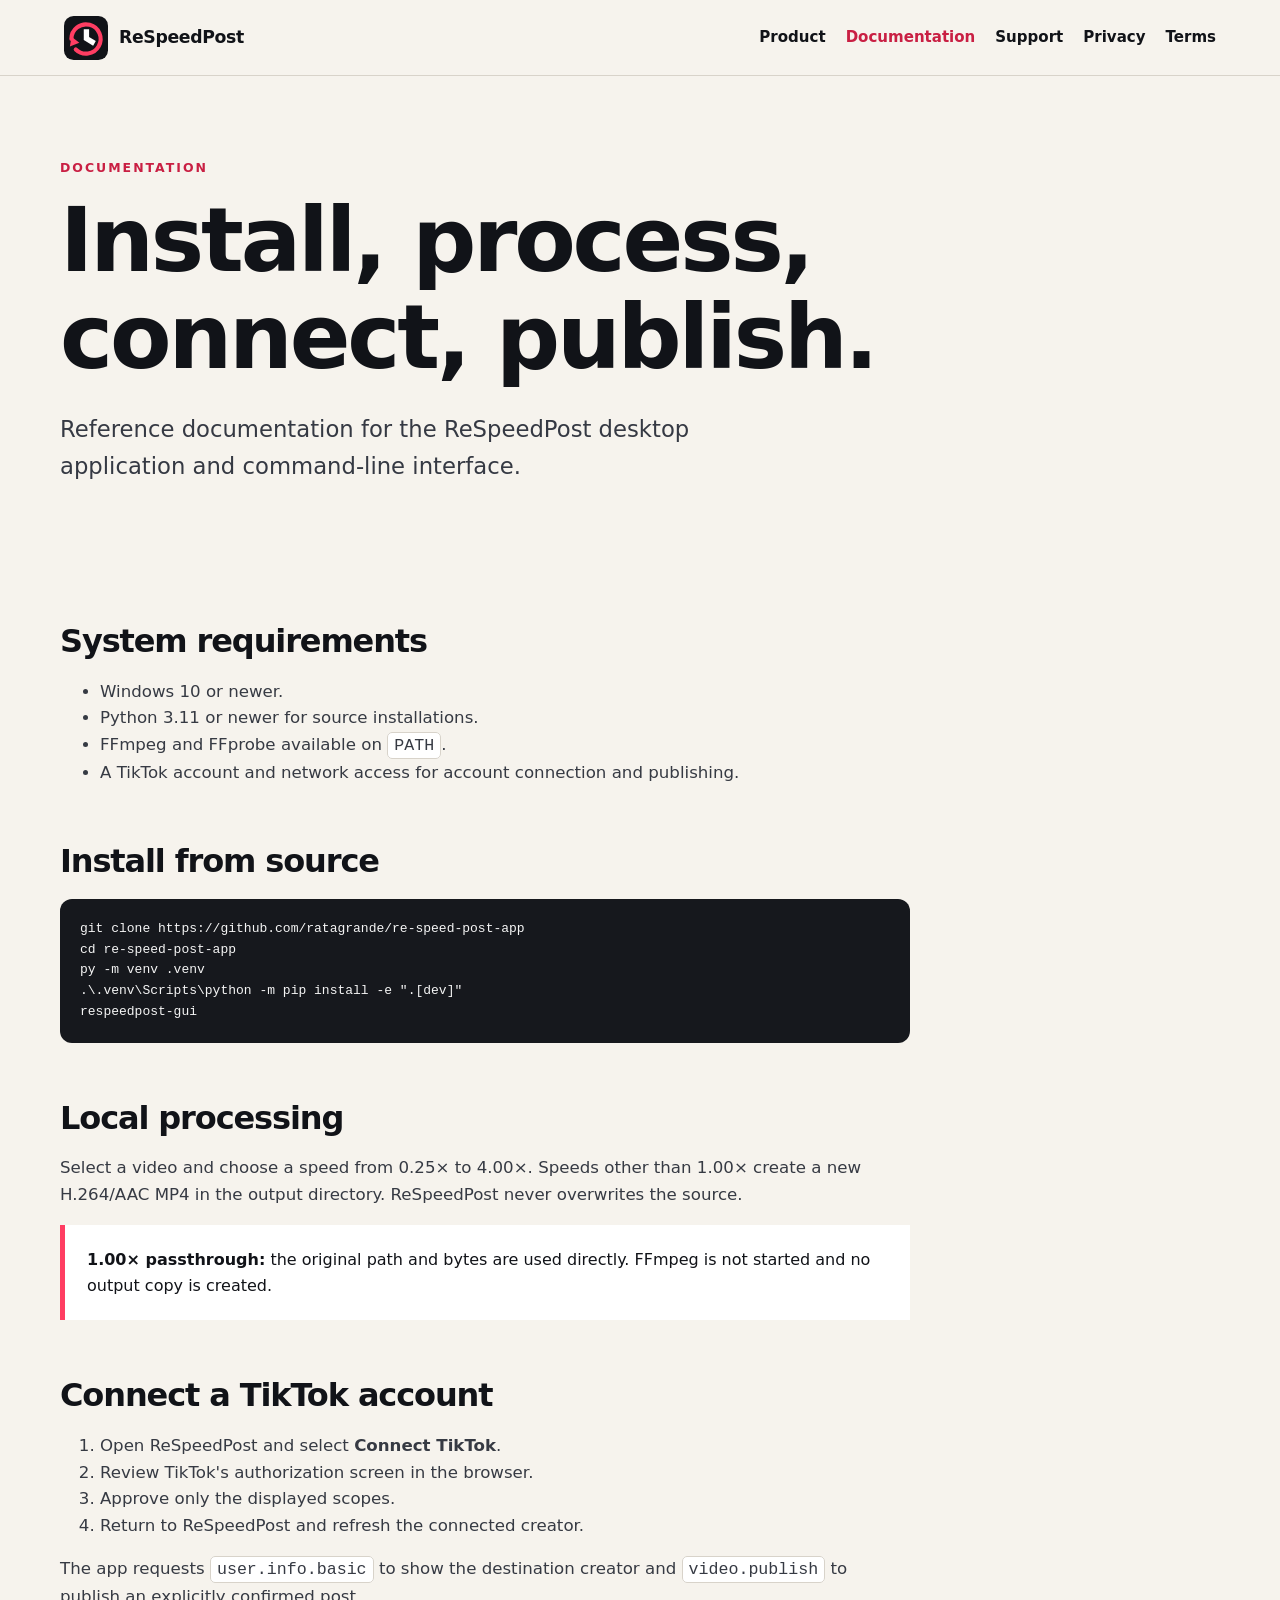
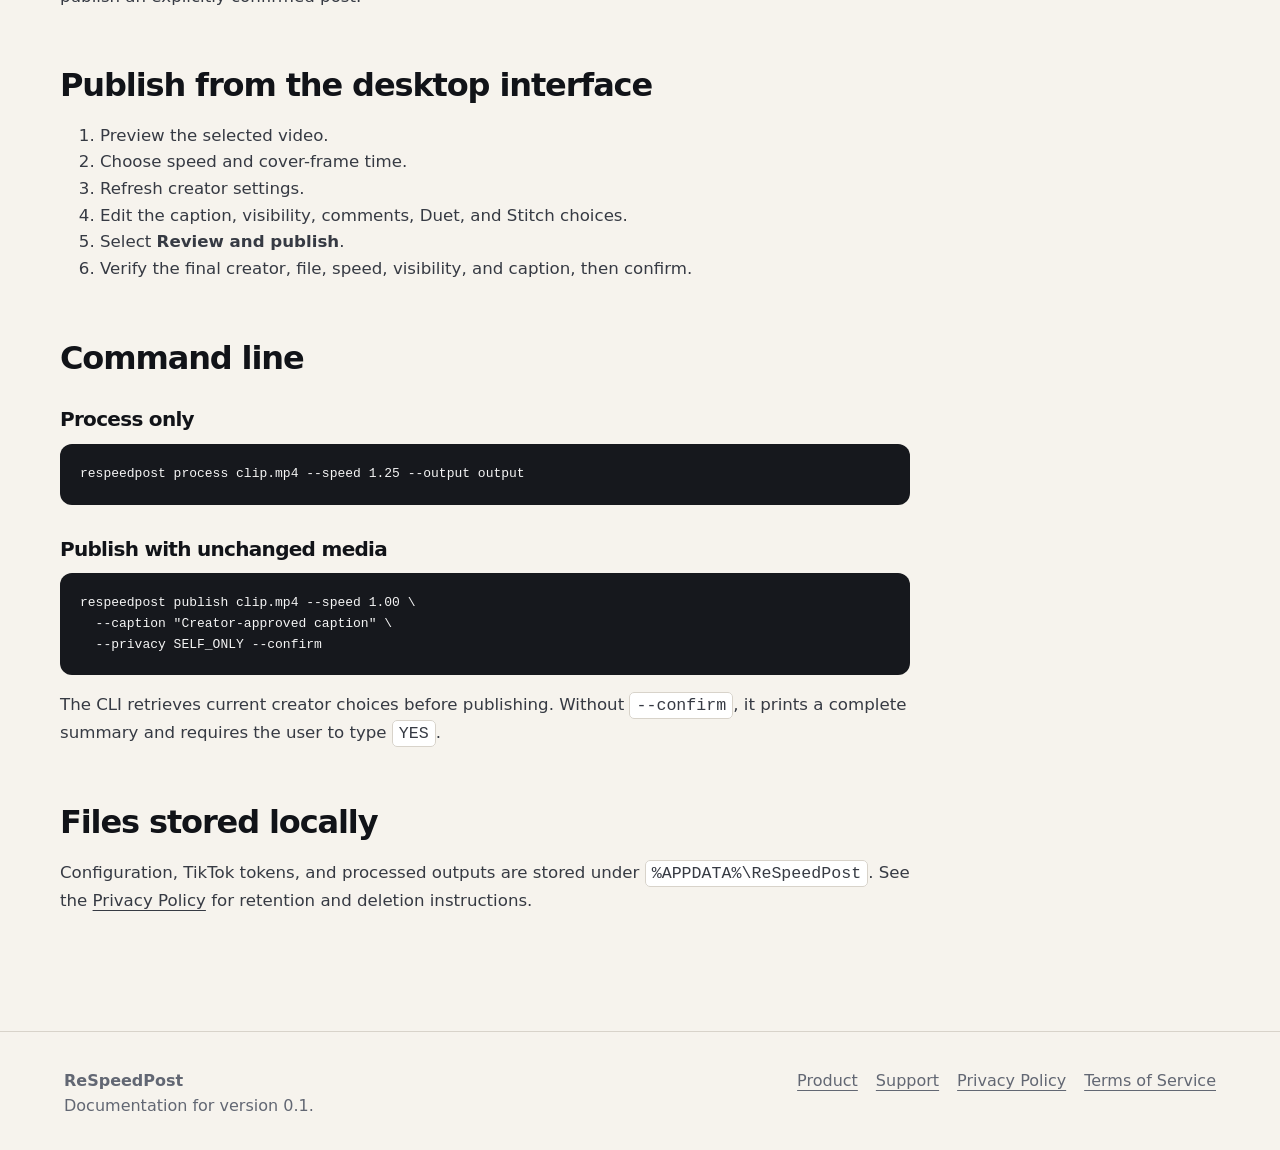
==== docs.html @ ed3bd90d "Build ReSpeedPost product website" ====
<!doctype html><html lang="en"><head><meta charset="utf-8"><meta name="viewport" content="width=device-width, initial-scale=1"><meta name="description" content="ReSpeedPost installation, processing, TikTok connection, publishing, and CLI documentation."><title>Documentation — ReSpeedPost</title><link rel="icon" type="image/svg+xml" href="assets/respeedpost-icon.svg"><link rel="stylesheet" href="styles.css"></head>
<body><header class="site-header"><a class="brand" href="index.html"><img src="assets/respeedpost-icon.svg" alt="ReSpeedPost icon" width="44" height="44"><span>ReSpeedPost</span></a><nav><a href="index.html">Product</a><a aria-current="page" href="docs.html">Documentation</a><a href="support.html">Support</a><a href="privacy.html">Privacy</a><a href="terms.html">Terms</a></nav></header>
<main class="container"><header class="page-hero"><p class="eyebrow">Documentation</p><h1>Install, process, connect, publish.</h1><p class="lede">Reference documentation for the ReSpeedPost desktop application and command-line interface.</p></header><article class="prose">
<h2>System requirements</h2><ul><li>Windows 10 or newer.</li><li>Python 3.11 or newer for source installations.</li><li>FFmpeg and FFprobe available on <code>PATH</code>.</li><li>A TikTok account and network access for account connection and publishing.</li></ul>
<h2>Install from source</h2><pre><code>git clone https://github.com/ratagrande/re-speed-post-app
cd re-speed-post-app
py -m venv .venv
.\.venv\Scripts\python -m pip install -e ".[dev]"
respeedpost-gui</code></pre>
<h2>Local processing</h2><p>Select a video and choose a speed from 0.25× to 4.00×. Speeds other than 1.00× create a new H.264/AAC MP4 in the output directory. ReSpeedPost never overwrites the source.</p><div class="notice"><strong>1.00× passthrough:</strong> the original path and bytes are used directly. FFmpeg is not started and no output copy is created.</div>
<h2>Connect a TikTok account</h2><ol><li>Open ReSpeedPost and select <strong>Connect TikTok</strong>.</li><li>Review TikTok's authorization screen in the browser.</li><li>Approve only the displayed scopes.</li><li>Return to ReSpeedPost and refresh the connected creator.</li></ol><p>The app requests <code>user.info.basic</code> to show the destination creator and <code>video.publish</code> to publish an explicitly confirmed post.</p>
<h2>Publish from the desktop interface</h2><ol><li>Preview the selected video.</li><li>Choose speed and cover-frame time.</li><li>Refresh creator settings.</li><li>Edit the caption, visibility, comments, Duet, and Stitch choices.</li><li>Select <strong>Review and publish</strong>.</li><li>Verify the final creator, file, speed, visibility, and caption, then confirm.</li></ol>
<h2>Command line</h2><h3>Process only</h3><pre><code>respeedpost process clip.mp4 --speed 1.25 --output output</code></pre><h3>Publish with unchanged media</h3><pre><code>respeedpost publish clip.mp4 --speed 1.00 \
  --caption "Creator-approved caption" \
  --privacy SELF_ONLY --confirm</code></pre><p>The CLI retrieves current creator choices before publishing. Without <code>--confirm</code>, it prints a complete summary and requires the user to type <code>YES</code>.</p>
<h2>Files stored locally</h2><p>Configuration, TikTok tokens, and processed outputs are stored under <code>%APPDATA%\ReSpeedPost</code>. See the <a href="privacy.html">Privacy Policy</a> for retention and deletion instructions.</p>
</article></main><footer class="site-footer"><div><strong>ReSpeedPost</strong><br>Documentation for version 0.1.</div><nav><a href="index.html">Product</a><a href="support.html">Support</a><a href="privacy.html">Privacy Policy</a><a href="terms.html">Terms of Service</a></nav></footer></body></html>
---- styles.css ----
:root {
  --ink: #111318;
  --paper: #f6f3ed;
  --surface: #fff;
  --muted: #626773;
  --accent: #ff3d62;
  --accent-dark: #c91f43;
  --yellow: #ffd15c;
  --line: #d8d3ca;
}
* { box-sizing: border-box; }
html { scroll-behavior: smooth; color: var(--ink); background: var(--paper); font-family: Inter, ui-sans-serif, system-ui, -apple-system, BlinkMacSystemFont, "Segoe UI", sans-serif; line-height: 1.6; }
body { margin: 0; }
a { color: inherit; text-underline-offset: 4px; }
img { max-width: 100%; }
.site-header { position: sticky; top: 0; z-index: 10; display: flex; align-items: center; justify-content: space-between; gap: 24px; min-height: 76px; padding: 14px clamp(20px, 5vw, 72px); border-bottom: 1px solid var(--line); background: rgba(246,243,237,.96); backdrop-filter: blur(12px); }
.brand { display: inline-flex; align-items: center; gap: 11px; font-size: 1.08rem; font-weight: 850; letter-spacing: -.02em; text-decoration: none; }
.brand img { width: 44px; height: 44px; }
.site-header nav { display: flex; flex-wrap: wrap; justify-content: flex-end; gap: 20px; font-size: .94rem; font-weight: 700; }
.site-header nav a { text-decoration: none; }
.site-header nav a:hover, .site-header nav a[aria-current="page"] { color: var(--accent-dark); }
.container { width: min(1160px, calc(100% - 40px)); margin: 0 auto; }
.hero { display: grid; grid-template-columns: 1.03fr .97fr; align-items: center; gap: clamp(38px, 6vw, 86px); padding: clamp(72px, 9vw, 128px) 0 84px; }
.eyebrow { margin: 0 0 14px; color: var(--accent-dark); font-size: .78rem; font-weight: 850; letter-spacing: .16em; text-transform: uppercase; }
h1, h2, h3 { line-height: 1.08; letter-spacing: -.035em; }
h1 { margin: 0; font-size: clamp(3.4rem, 8vw, 7.5rem); }
h2 { margin: 0 0 20px; font-size: clamp(2rem, 4vw, 3.7rem); }
h3 { margin: 0 0 10px; font-size: 1.25rem; }
.lede { max-width: 680px; margin: 26px 0 30px; color: #353943; font-size: clamp(1.12rem, 2vw, 1.42rem); }
.actions { display: flex; flex-wrap: wrap; gap: 12px; }
.button { display: inline-block; padding: 13px 19px; border: 2px solid var(--ink); border-radius: 8px; color: #fff; background: var(--ink); font-weight: 800; text-decoration: none; }
.button:hover { transform: translateY(-1px); }
.button.secondary { color: var(--ink); background: transparent; }
.hero-visual { position: relative; padding: 28px; border: 1px solid var(--line); border-radius: 30px; background: var(--surface); box-shadow: 18px 18px 0 var(--yellow); }
.hero-visual img { display: block; border: 1px solid #bbb; border-radius: 12px; }
.hero-visual p { margin: 15px 0 0; color: var(--muted); font-size: .9rem; }
.section { padding: 84px 0; }
.section.alt { border-block: 1px solid var(--line); background: #ede9e1; }
.section-intro { max-width: 740px; margin-bottom: 38px; }
.section-intro p { color: var(--muted); font-size: 1.1rem; }
.grid { display: grid; grid-template-columns: repeat(3, 1fr); gap: 18px; }
.card { padding: 28px; border: 1px solid var(--line); border-radius: 18px; background: var(--surface); }
.card .number { display: inline-grid; place-items: center; width: 34px; height: 34px; margin-bottom: 20px; border-radius: 50%; color: #fff; background: var(--accent); font-weight: 850; }
.card p { margin-bottom: 0; color: var(--muted); }
.steps { counter-reset: step; display: grid; gap: 14px; }
.step { counter-increment: step; display: grid; grid-template-columns: auto 1fr; gap: 20px; padding: 24px; border: 1px solid var(--line); border-radius: 16px; background: var(--surface); }
.step::before { content: counter(step); display: grid; place-items: center; width: 42px; height: 42px; border-radius: 12px; color: #fff; background: var(--ink); font-weight: 850; }
.step h3, .step p { margin-top: 0; }
.step p { margin-bottom: 0; color: var(--muted); }
.callout { display: grid; grid-template-columns: 1fr auto; align-items: center; gap: 30px; padding: 42px; border-radius: 24px; color: #fff; background: var(--ink); }
.callout h2 { font-size: clamp(1.8rem, 4vw, 3rem); }
.callout p { max-width: 720px; color: #d8dbe3; }
.callout .button { color: var(--ink); background: #fff; border-color: #fff; }
.page-hero { max-width: 850px; padding: 82px 0 52px; }
.page-hero h1 { font-size: clamp(3rem, 7vw, 6rem); }
.prose { max-width: 850px; padding-bottom: 100px; }
.prose h2 { margin-top: 58px; font-size: 2rem; }
.prose h3 { margin-top: 34px; }
.prose p, .prose li { color: #363a43; font-size: 1.04rem; }
.prose code { padding: 3px 6px; border: 1px solid var(--line); border-radius: 5px; background: #fff; }
.prose pre { overflow-x: auto; padding: 20px; border-radius: 12px; color: #f5f5f5; background: #16181d; }
.prose pre code { padding: 0; border: 0; color: inherit; background: transparent; }
.notice { padding: 22px; border-left: 5px solid var(--accent); background: #fff; }
.faq details { margin-bottom: 12px; padding: 18px 20px; border: 1px solid var(--line); border-radius: 12px; background: #fff; }
.faq summary { cursor: pointer; font-weight: 800; }
.faq details p { margin-bottom: 0; }
.site-footer { display: grid; grid-template-columns: 1fr auto; gap: 30px; padding: 36px clamp(20px, 5vw, 72px); border-top: 1px solid var(--line); color: var(--muted); }
.site-footer nav { display: flex; flex-wrap: wrap; justify-content: flex-end; gap: 18px; }
@media (max-width: 820px) {
  .site-header { position: static; align-items: flex-start; }
  .site-header nav { gap: 12px; }
  .hero { grid-template-columns: 1fr; }
  .grid { grid-template-columns: 1fr; }
  .callout { grid-template-columns: 1fr; }
  .site-footer { grid-template-columns: 1fr; }
  .site-footer nav { justify-content: flex-start; }
}
@media (max-width: 560px) {
  .site-header { display: block; }
  .site-header nav { justify-content: flex-start; margin-top: 14px; }
  .hero-visual { padding: 14px; box-shadow: 9px 9px 0 var(--yellow); }
}
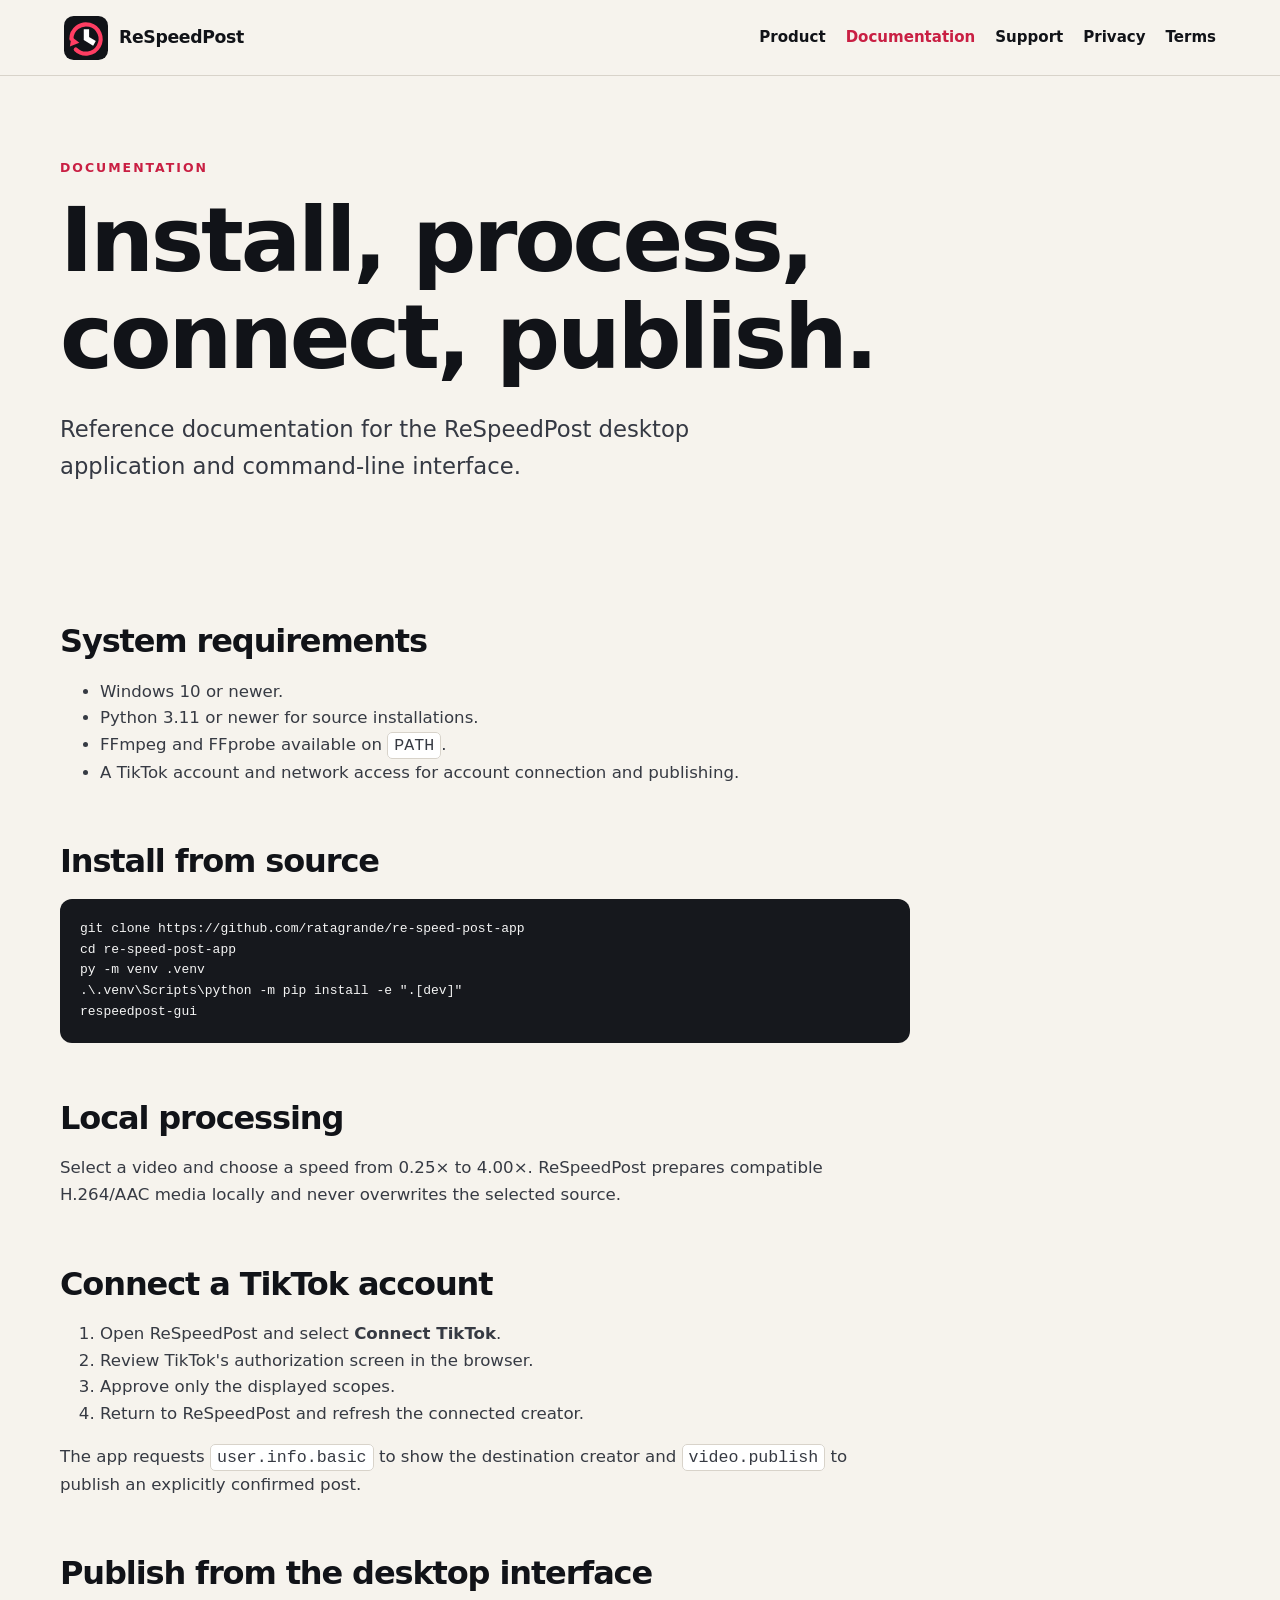
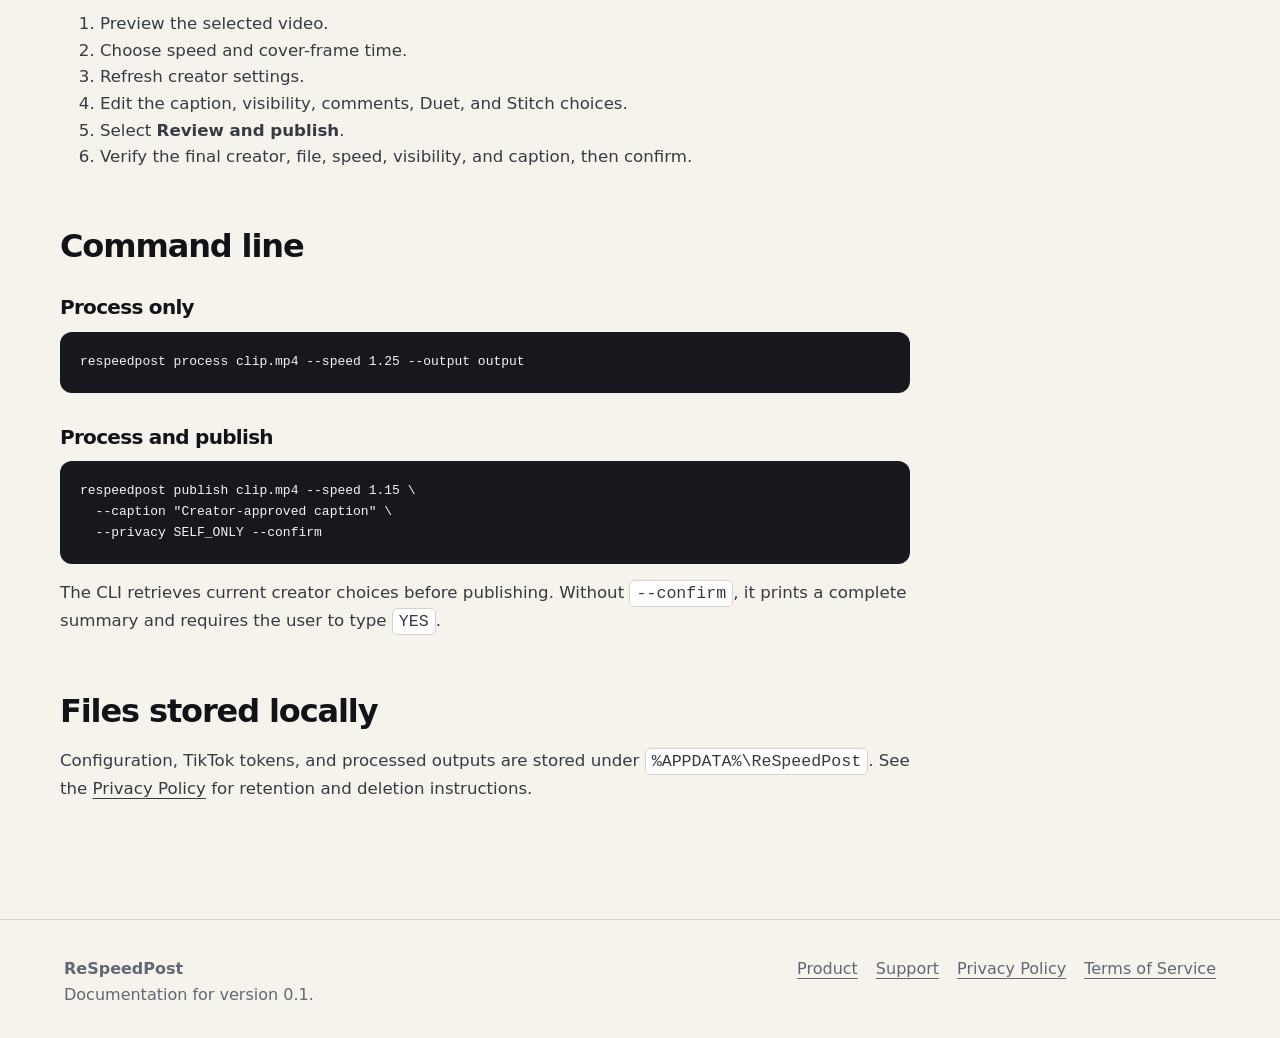
==== commit cc5cc35d: "Refine public product messaging and screenshot" ====
--- a/docs.html
+++ b/docs.html
@@ -7,12 +7,11 @@
 py -m venv .venv
 .\.venv\Scripts\python -m pip install -e ".[dev]"
 respeedpost-gui</code></pre>
-<h2>Local processing</h2><p>Select a video and choose a speed from 0.25× to 4.00×. Speeds other than 1.00× create a new H.264/AAC MP4 in the output directory. ReSpeedPost never overwrites the source.</p><div class="notice"><strong>1.00× passthrough:</strong> the original path and bytes are used directly. FFmpeg is not started and no output copy is created.</div>
+<h2>Local processing</h2><p>Select a video and choose a speed from 0.25× to 4.00×. ReSpeedPost prepares compatible H.264/AAC media locally and never overwrites the selected source.</p>
 <h2>Connect a TikTok account</h2><ol><li>Open ReSpeedPost and select <strong>Connect TikTok</strong>.</li><li>Review TikTok's authorization screen in the browser.</li><li>Approve only the displayed scopes.</li><li>Return to ReSpeedPost and refresh the connected creator.</li></ol><p>The app requests <code>user.info.basic</code> to show the destination creator and <code>video.publish</code> to publish an explicitly confirmed post.</p>
 <h2>Publish from the desktop interface</h2><ol><li>Preview the selected video.</li><li>Choose speed and cover-frame time.</li><li>Refresh creator settings.</li><li>Edit the caption, visibility, comments, Duet, and Stitch choices.</li><li>Select <strong>Review and publish</strong>.</li><li>Verify the final creator, file, speed, visibility, and caption, then confirm.</li></ol>
-<h2>Command line</h2><h3>Process only</h3><pre><code>respeedpost process clip.mp4 --speed 1.25 --output output</code></pre><h3>Publish with unchanged media</h3><pre><code>respeedpost publish clip.mp4 --speed 1.00 \
+<h2>Command line</h2><h3>Process only</h3><pre><code>respeedpost process clip.mp4 --speed 1.25 --output output</code></pre><h3>Process and publish</h3><pre><code>respeedpost publish clip.mp4 --speed 1.15 \
   --caption "Creator-approved caption" \
   --privacy SELF_ONLY --confirm</code></pre><p>The CLI retrieves current creator choices before publishing. Without <code>--confirm</code>, it prints a complete summary and requires the user to type <code>YES</code>.</p>
 <h2>Files stored locally</h2><p>Configuration, TikTok tokens, and processed outputs are stored under <code>%APPDATA%\ReSpeedPost</code>. See the <a href="privacy.html">Privacy Policy</a> for retention and deletion instructions.</p>
 </article></main><footer class="site-footer"><div><strong>ReSpeedPost</strong><br>Documentation for version 0.1.</div><nav><a href="index.html">Product</a><a href="support.html">Support</a><a href="privacy.html">Privacy Policy</a><a href="terms.html">Terms of Service</a></nav></footer></body></html>
-
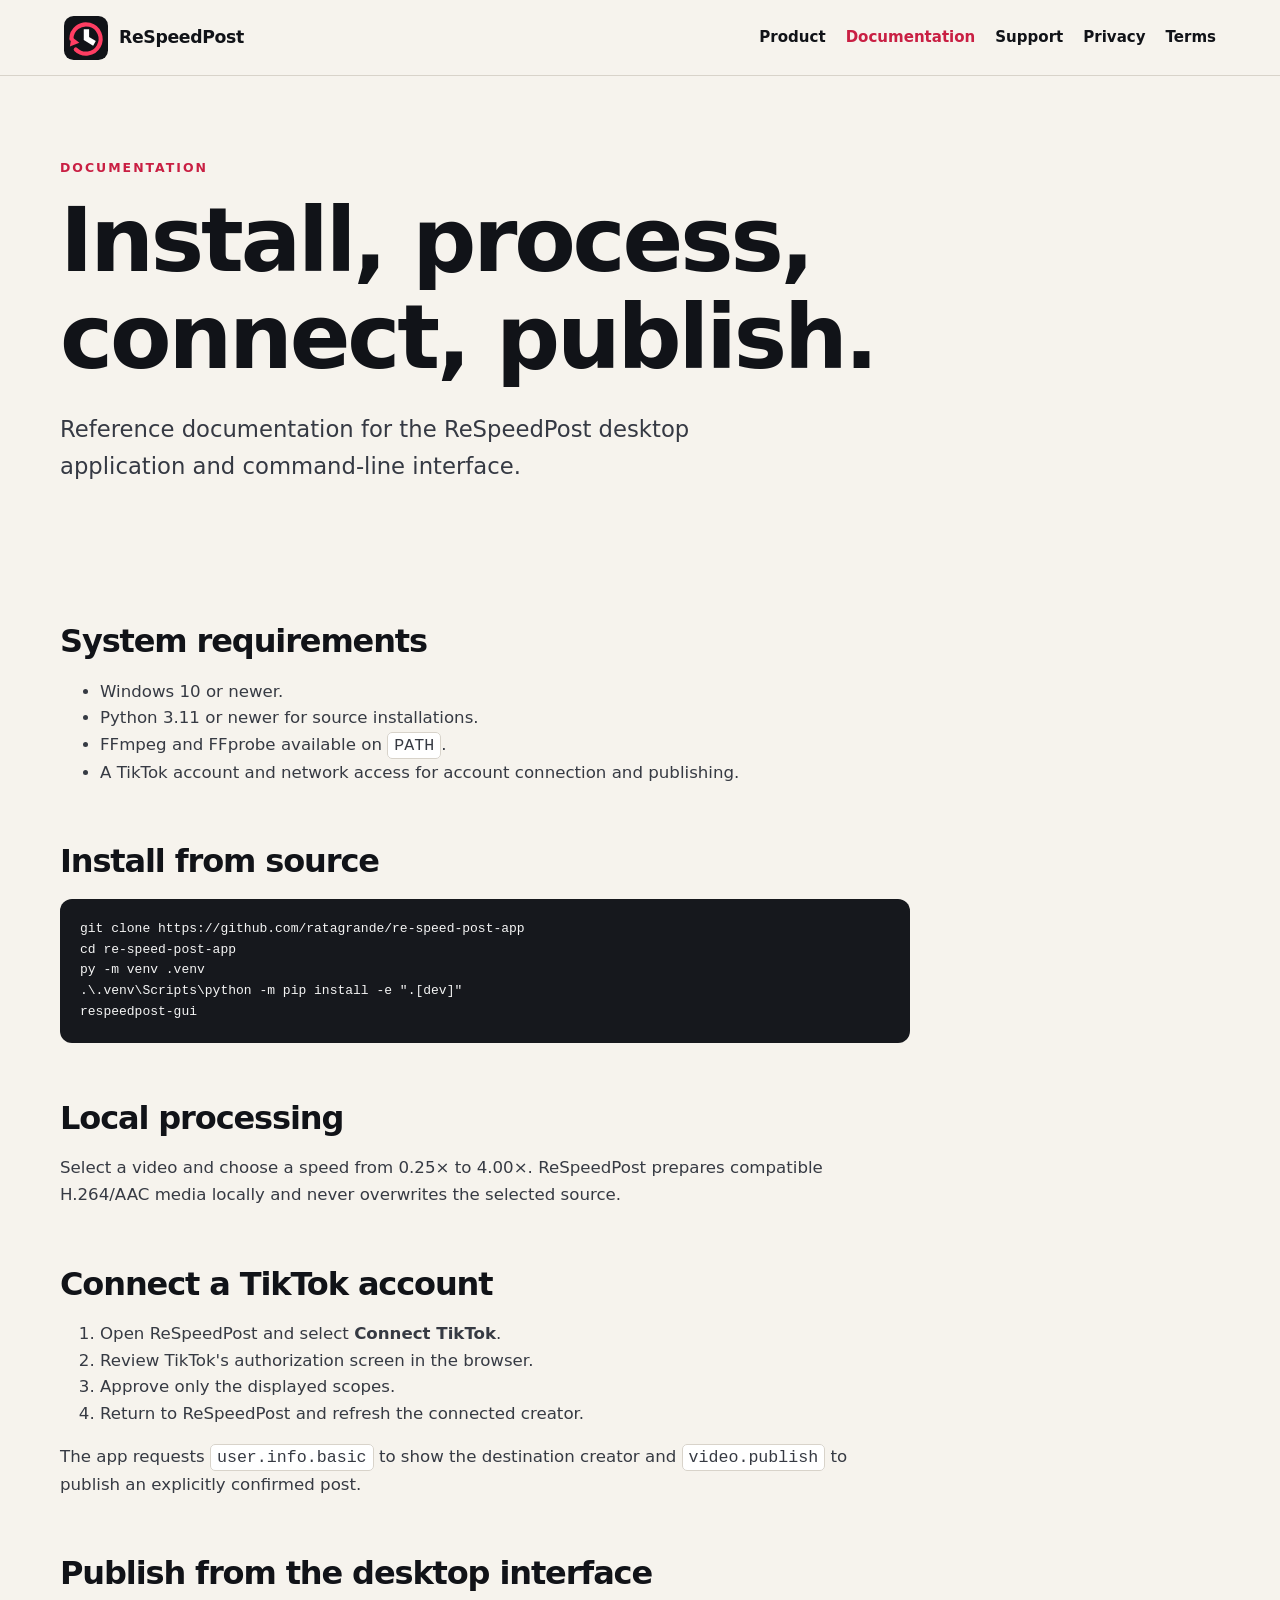
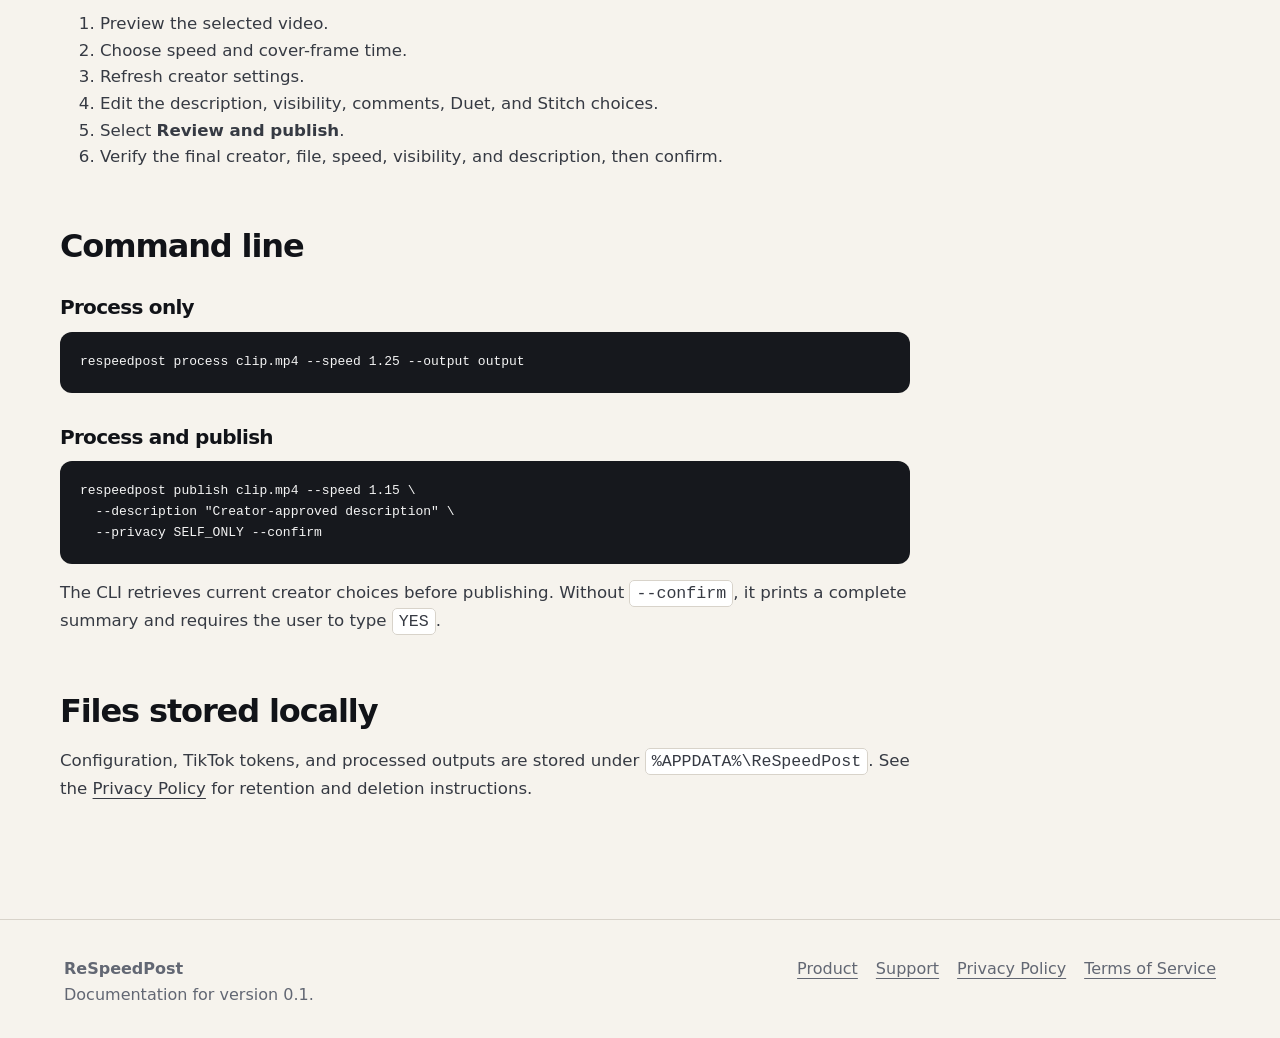
==== commit 59639634: "Align website with TikTok description terminology" ====
--- a/docs.html
+++ b/docs.html
@@ -9,9 +9,9 @@
 respeedpost-gui</code></pre>
 <h2>Local processing</h2><p>Select a video and choose a speed from 0.25× to 4.00×. ReSpeedPost prepares compatible H.264/AAC media locally and never overwrites the selected source.</p>
 <h2>Connect a TikTok account</h2><ol><li>Open ReSpeedPost and select <strong>Connect TikTok</strong>.</li><li>Review TikTok's authorization screen in the browser.</li><li>Approve only the displayed scopes.</li><li>Return to ReSpeedPost and refresh the connected creator.</li></ol><p>The app requests <code>user.info.basic</code> to show the destination creator and <code>video.publish</code> to publish an explicitly confirmed post.</p>
-<h2>Publish from the desktop interface</h2><ol><li>Preview the selected video.</li><li>Choose speed and cover-frame time.</li><li>Refresh creator settings.</li><li>Edit the caption, visibility, comments, Duet, and Stitch choices.</li><li>Select <strong>Review and publish</strong>.</li><li>Verify the final creator, file, speed, visibility, and caption, then confirm.</li></ol>
+<h2>Publish from the desktop interface</h2><ol><li>Preview the selected video.</li><li>Choose speed and cover-frame time.</li><li>Refresh creator settings.</li><li>Edit the description, visibility, comments, Duet, and Stitch choices.</li><li>Select <strong>Review and publish</strong>.</li><li>Verify the final creator, file, speed, visibility, and description, then confirm.</li></ol>
 <h2>Command line</h2><h3>Process only</h3><pre><code>respeedpost process clip.mp4 --speed 1.25 --output output</code></pre><h3>Process and publish</h3><pre><code>respeedpost publish clip.mp4 --speed 1.15 \
-  --caption "Creator-approved caption" \
+  --description "Creator-approved description" \
   --privacy SELF_ONLY --confirm</code></pre><p>The CLI retrieves current creator choices before publishing. Without <code>--confirm</code>, it prints a complete summary and requires the user to type <code>YES</code>.</p>
 <h2>Files stored locally</h2><p>Configuration, TikTok tokens, and processed outputs are stored under <code>%APPDATA%\ReSpeedPost</code>. See the <a href="privacy.html">Privacy Policy</a> for retention and deletion instructions.</p>
 </article></main><footer class="site-footer"><div><strong>ReSpeedPost</strong><br>Documentation for version 0.1.</div><nav><a href="index.html">Product</a><a href="support.html">Support</a><a href="privacy.html">Privacy Policy</a><a href="terms.html">Terms of Service</a></nav></footer></body></html>
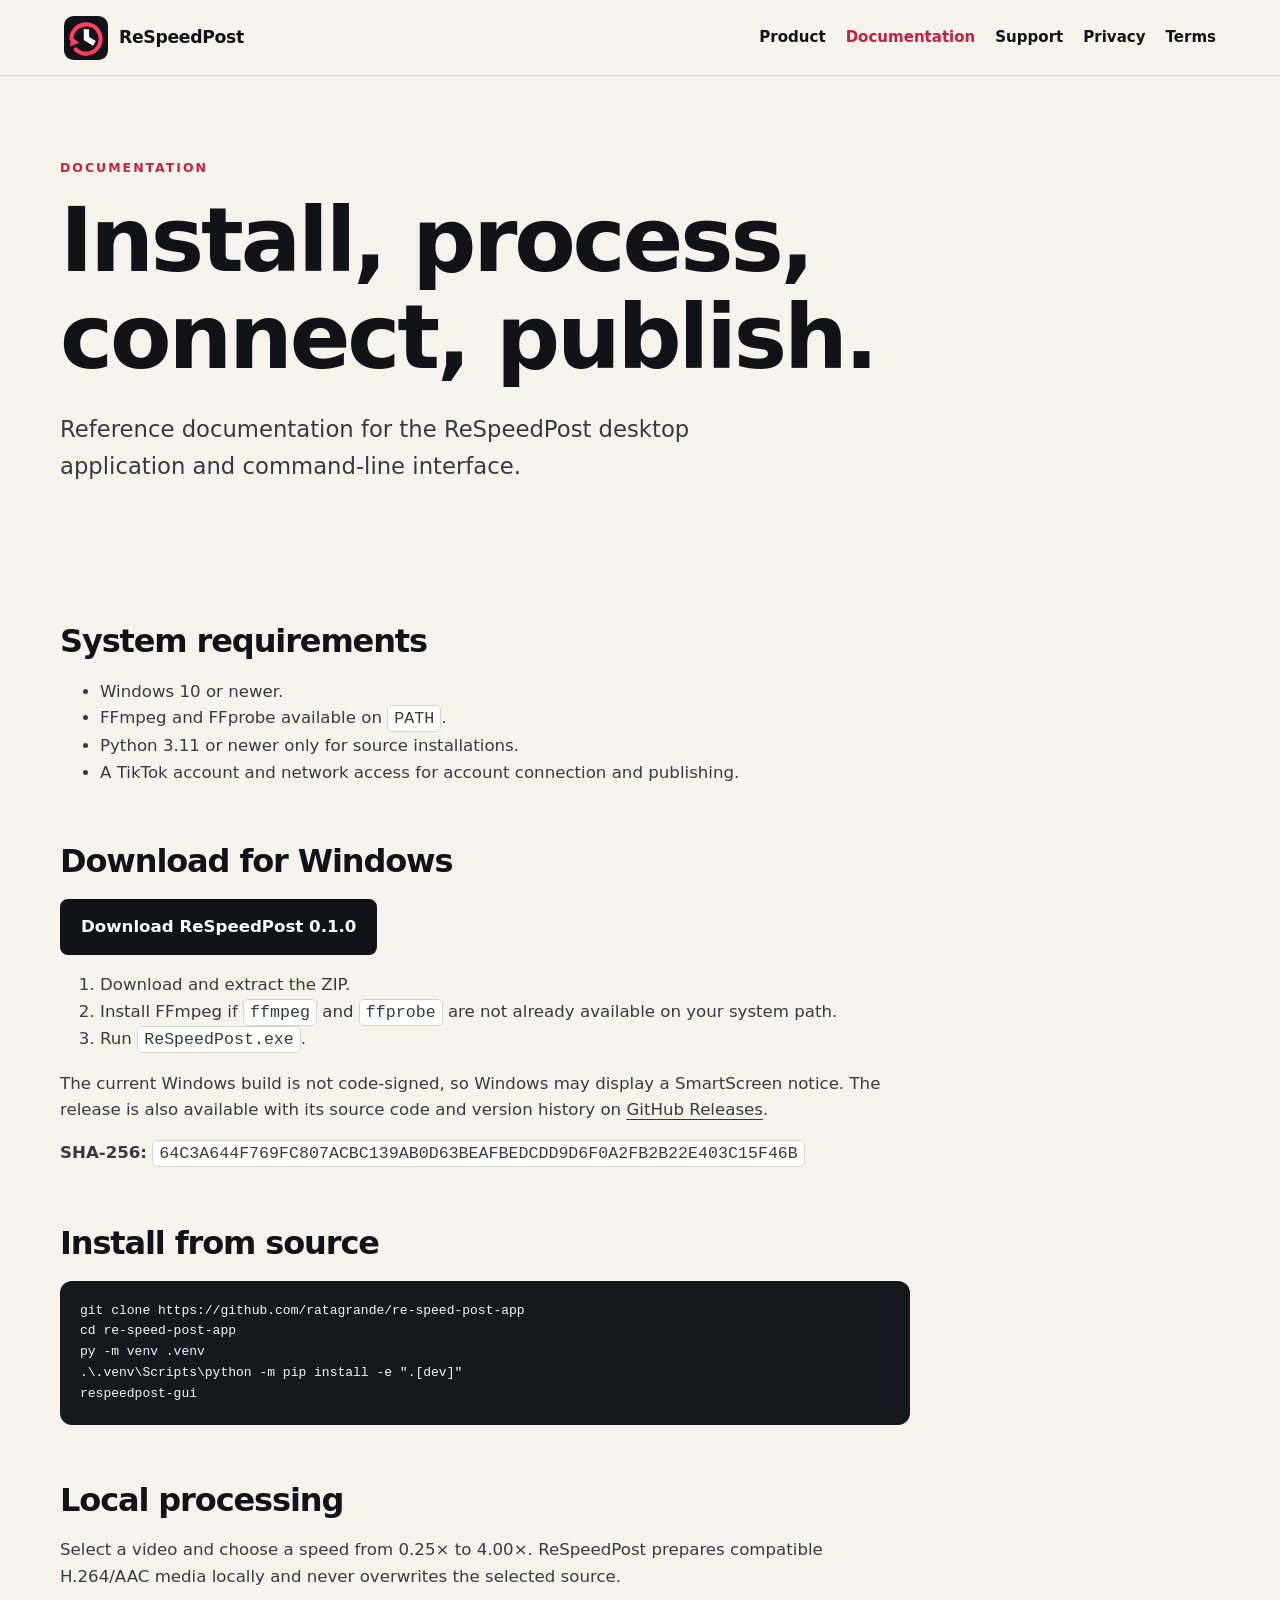
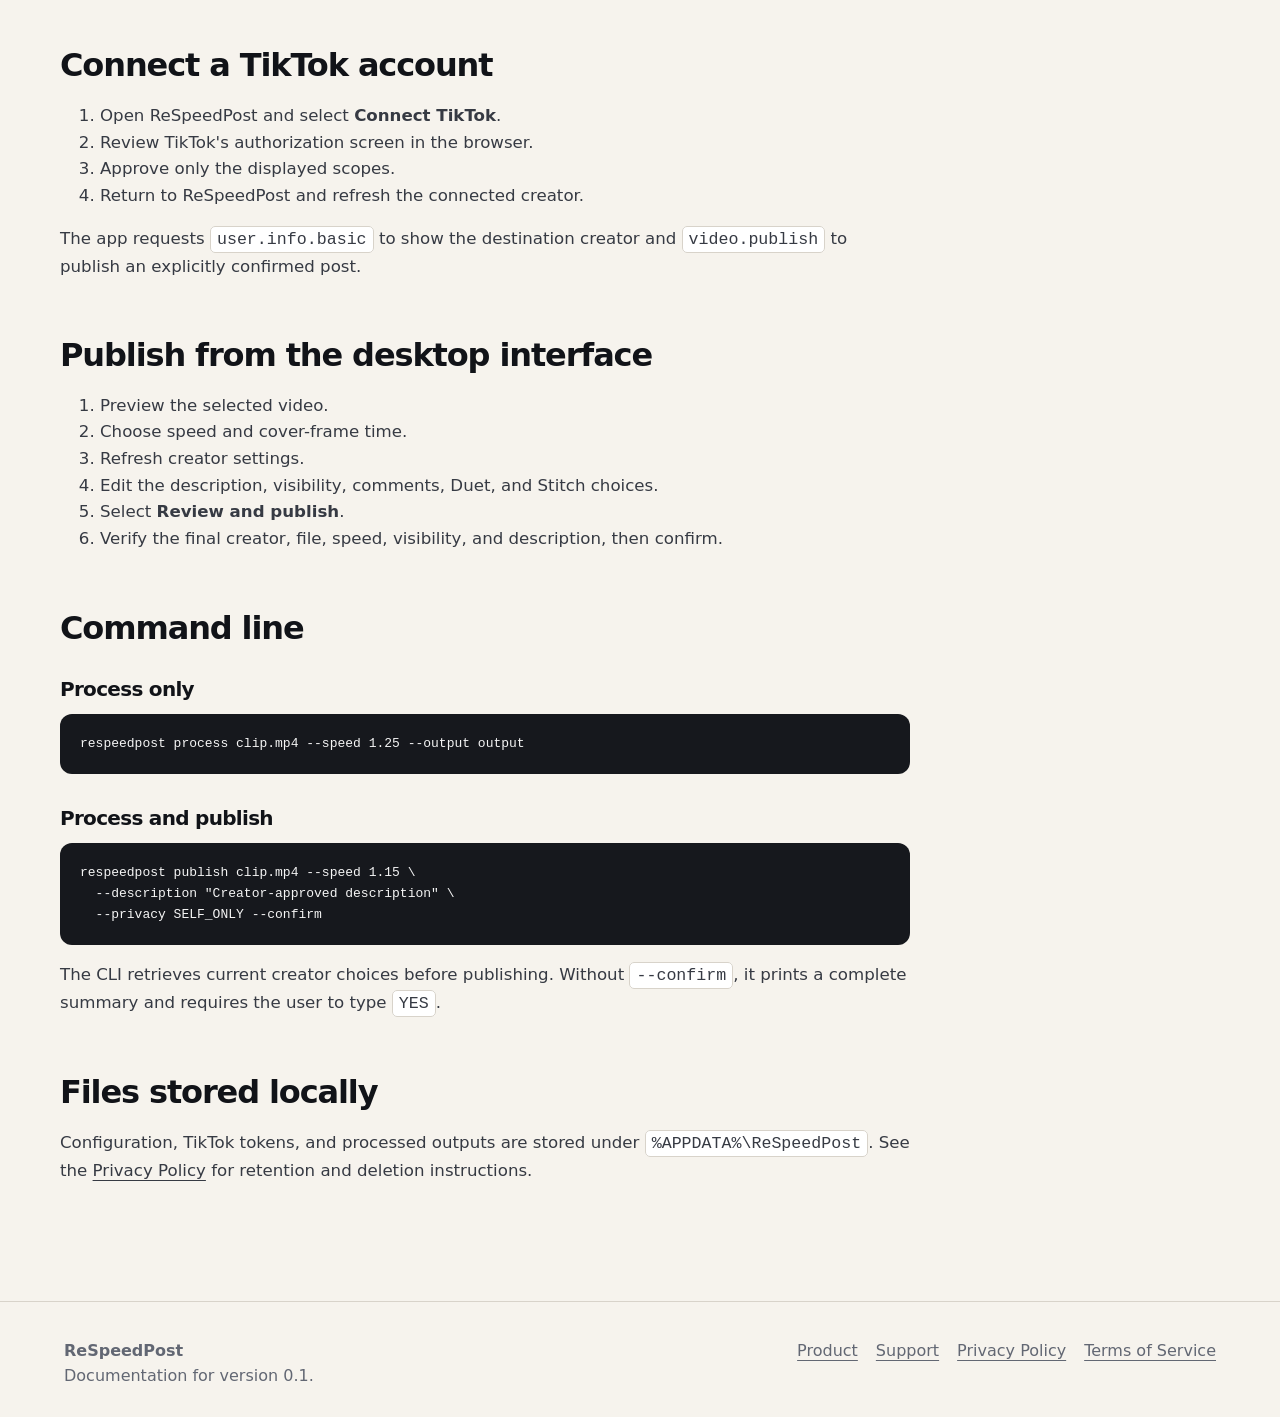
==== commit 4a6269d4: "Add public Windows download and installation guide" ====
--- a/docs.html
+++ b/docs.html
@@ -1,7 +1,8 @@
 <!doctype html><html lang="en"><head><meta charset="utf-8"><meta name="viewport" content="width=device-width, initial-scale=1"><meta name="description" content="ReSpeedPost installation, processing, TikTok connection, publishing, and CLI documentation."><title>Documentation — ReSpeedPost</title><link rel="icon" type="image/svg+xml" href="assets/respeedpost-icon.svg"><link rel="stylesheet" href="styles.css"></head>
 <body><header class="site-header"><a class="brand" href="index.html"><img src="assets/respeedpost-icon.svg" alt="ReSpeedPost icon" width="44" height="44"><span>ReSpeedPost</span></a><nav><a href="index.html">Product</a><a aria-current="page" href="docs.html">Documentation</a><a href="support.html">Support</a><a href="privacy.html">Privacy</a><a href="terms.html">Terms</a></nav></header>
 <main class="container"><header class="page-hero"><p class="eyebrow">Documentation</p><h1>Install, process, connect, publish.</h1><p class="lede">Reference documentation for the ReSpeedPost desktop application and command-line interface.</p></header><article class="prose">
-<h2>System requirements</h2><ul><li>Windows 10 or newer.</li><li>Python 3.11 or newer for source installations.</li><li>FFmpeg and FFprobe available on <code>PATH</code>.</li><li>A TikTok account and network access for account connection and publishing.</li></ul>
+<h2>System requirements</h2><ul><li>Windows 10 or newer.</li><li>FFmpeg and FFprobe available on <code>PATH</code>.</li><li>Python 3.11 or newer only for source installations.</li><li>A TikTok account and network access for account connection and publishing.</li></ul>
+<h2>Download for Windows</h2><p><a class="button" href="https://github.com/ratagrande/re-speed-post-app/releases/download/v0.1.0/ReSpeedPost-0.1.0-windows-x64.zip">Download ReSpeedPost 0.1.0</a></p><ol><li>Download and extract the ZIP.</li><li>Install FFmpeg if <code>ffmpeg</code> and <code>ffprobe</code> are not already available on your system path.</li><li>Run <code>ReSpeedPost.exe</code>.</li></ol><p>The current Windows build is not code-signed, so Windows may display a SmartScreen notice. The release is also available with its source code and version history on <a href="https://github.com/ratagrande/re-speed-post-app/releases/tag/v0.1.0">GitHub Releases</a>.</p><p><strong>SHA-256:</strong> <code>64C3A644F769FC807ACBC139AB0D63BEAFBEDCDD9D6F0A2FB2B22E403C15F46B</code></p>
 <h2>Install from source</h2><pre><code>git clone https://github.com/ratagrande/re-speed-post-app
 cd re-speed-post-app
 py -m venv .venv
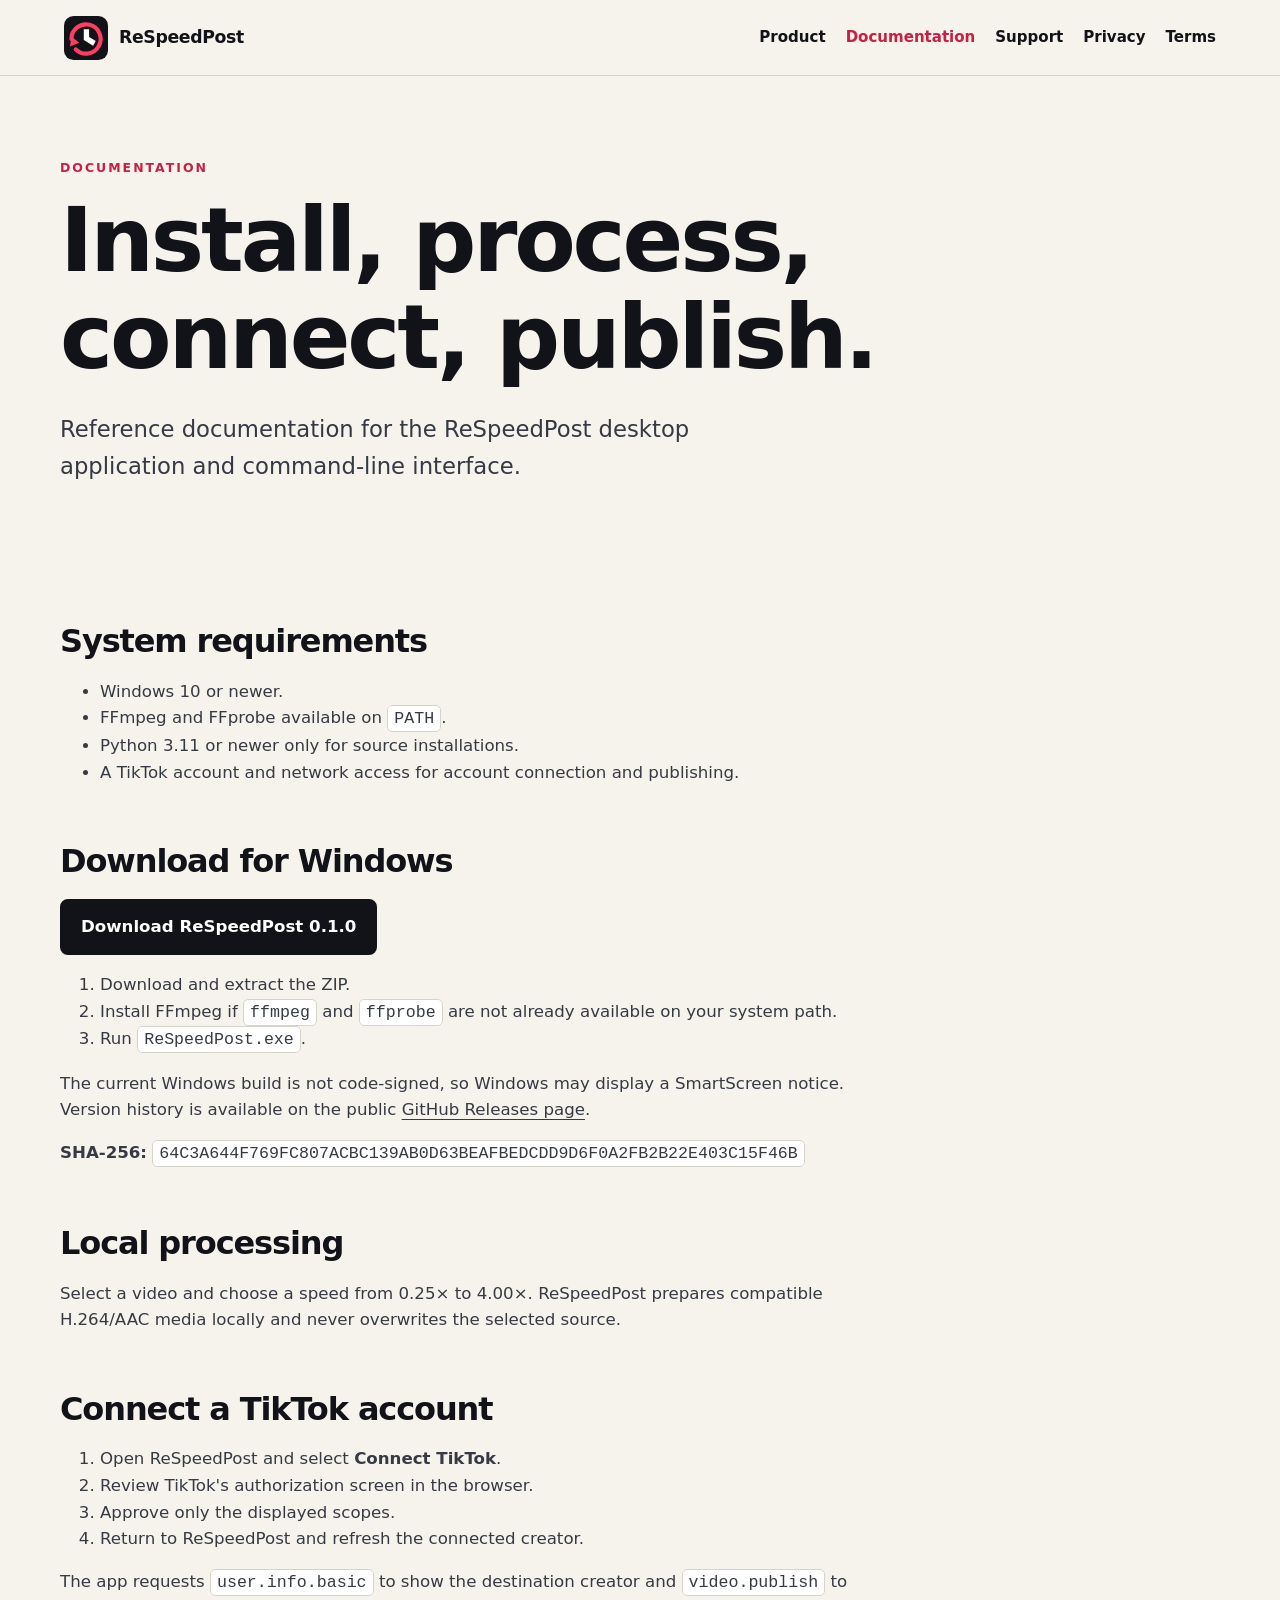
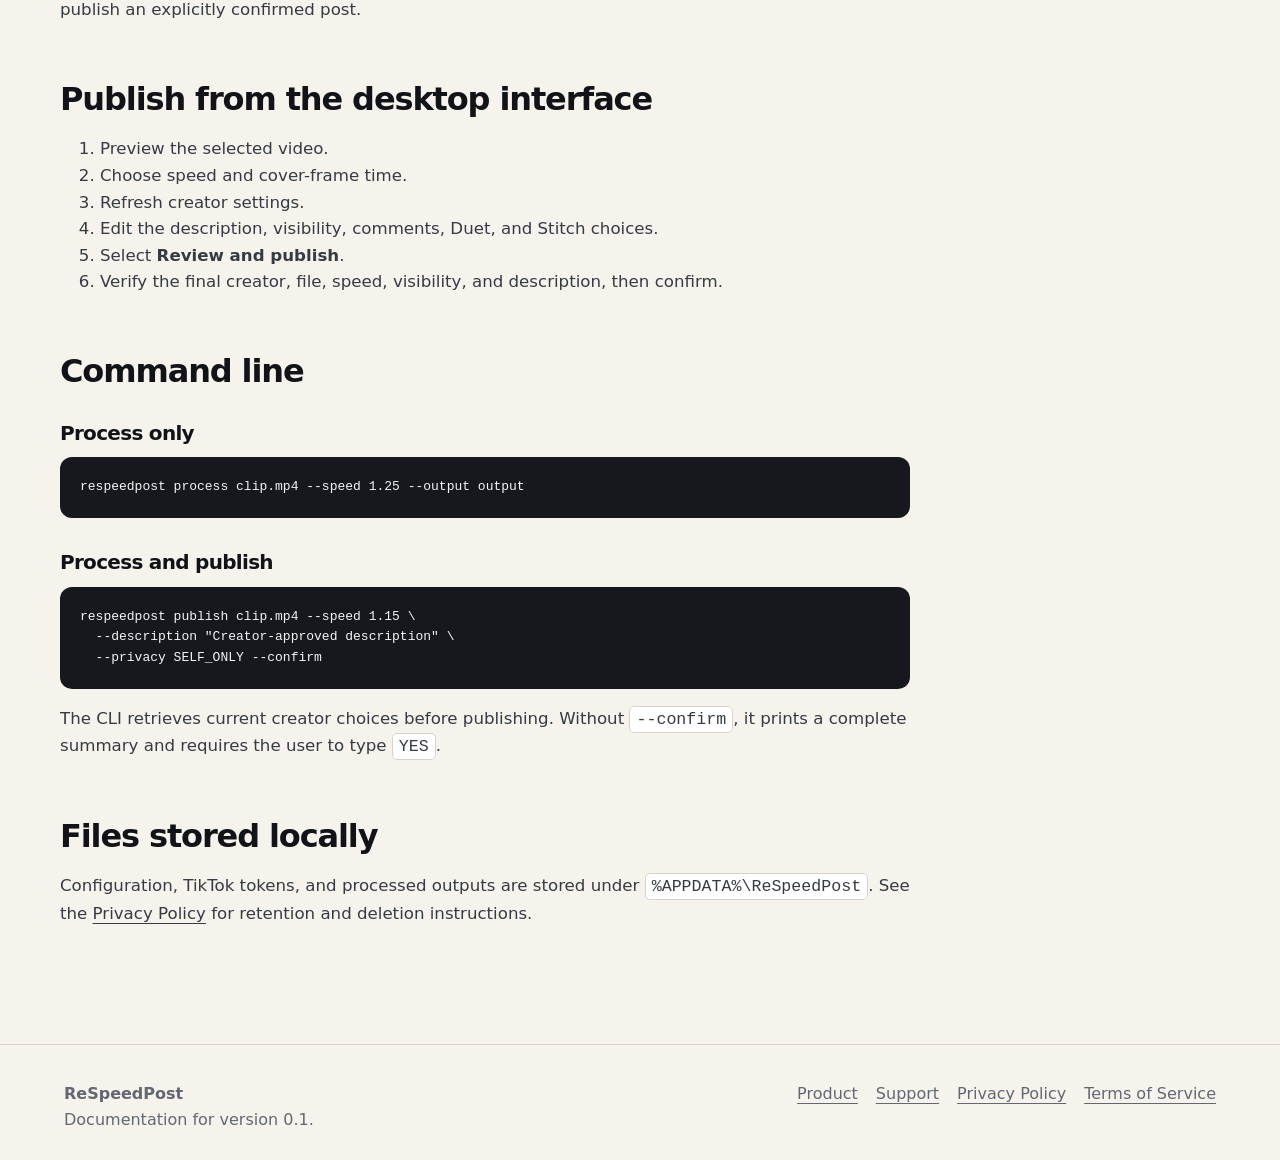
==== commit 9a6b2553: "Point downloads and support to public repository" ====
--- a/docs.html
+++ b/docs.html
@@ -2,12 +2,7 @@
 <body><header class="site-header"><a class="brand" href="index.html"><img src="assets/respeedpost-icon.svg" alt="ReSpeedPost icon" width="44" height="44"><span>ReSpeedPost</span></a><nav><a href="index.html">Product</a><a aria-current="page" href="docs.html">Documentation</a><a href="support.html">Support</a><a href="privacy.html">Privacy</a><a href="terms.html">Terms</a></nav></header>
 <main class="container"><header class="page-hero"><p class="eyebrow">Documentation</p><h1>Install, process, connect, publish.</h1><p class="lede">Reference documentation for the ReSpeedPost desktop application and command-line interface.</p></header><article class="prose">
 <h2>System requirements</h2><ul><li>Windows 10 or newer.</li><li>FFmpeg and FFprobe available on <code>PATH</code>.</li><li>Python 3.11 or newer only for source installations.</li><li>A TikTok account and network access for account connection and publishing.</li></ul>
-<h2>Download for Windows</h2><p><a class="button" href="https://github.com/ratagrande/re-speed-post-app/releases/download/v0.1.0/ReSpeedPost-0.1.0-windows-x64.zip">Download ReSpeedPost 0.1.0</a></p><ol><li>Download and extract the ZIP.</li><li>Install FFmpeg if <code>ffmpeg</code> and <code>ffprobe</code> are not already available on your system path.</li><li>Run <code>ReSpeedPost.exe</code>.</li></ol><p>The current Windows build is not code-signed, so Windows may display a SmartScreen notice. The release is also available with its source code and version history on <a href="https://github.com/ratagrande/re-speed-post-app/releases/tag/v0.1.0">GitHub Releases</a>.</p><p><strong>SHA-256:</strong> <code>64C3A644F769FC807ACBC139AB0D63BEAFBEDCDD9D6F0A2FB2B22E403C15F46B</code></p>
-<h2>Install from source</h2><pre><code>git clone https://github.com/ratagrande/re-speed-post-app
-cd re-speed-post-app
-py -m venv .venv
-.\.venv\Scripts\python -m pip install -e ".[dev]"
-respeedpost-gui</code></pre>
+<h2>Download for Windows</h2><p><a class="button" href="https://github.com/ratagrande/re-speed-post/releases/download/v0.1.0/ReSpeedPost-0.1.0-windows-x64.zip">Download ReSpeedPost 0.1.0</a></p><ol><li>Download and extract the ZIP.</li><li>Install FFmpeg if <code>ffmpeg</code> and <code>ffprobe</code> are not already available on your system path.</li><li>Run <code>ReSpeedPost.exe</code>.</li></ol><p>The current Windows build is not code-signed, so Windows may display a SmartScreen notice. Version history is available on the public <a href="https://github.com/ratagrande/re-speed-post/releases/tag/v0.1.0">GitHub Releases page</a>.</p><p><strong>SHA-256:</strong> <code>64C3A644F769FC807ACBC139AB0D63BEAFBEDCDD9D6F0A2FB2B22E403C15F46B</code></p>
 <h2>Local processing</h2><p>Select a video and choose a speed from 0.25× to 4.00×. ReSpeedPost prepares compatible H.264/AAC media locally and never overwrites the selected source.</p>
 <h2>Connect a TikTok account</h2><ol><li>Open ReSpeedPost and select <strong>Connect TikTok</strong>.</li><li>Review TikTok's authorization screen in the browser.</li><li>Approve only the displayed scopes.</li><li>Return to ReSpeedPost and refresh the connected creator.</li></ol><p>The app requests <code>user.info.basic</code> to show the destination creator and <code>video.publish</code> to publish an explicitly confirmed post.</p>
 <h2>Publish from the desktop interface</h2><ol><li>Preview the selected video.</li><li>Choose speed and cover-frame time.</li><li>Refresh creator settings.</li><li>Edit the description, visibility, comments, Duet, and Stitch choices.</li><li>Select <strong>Review and publish</strong>.</li><li>Verify the final creator, file, speed, visibility, and description, then confirm.</li></ol>
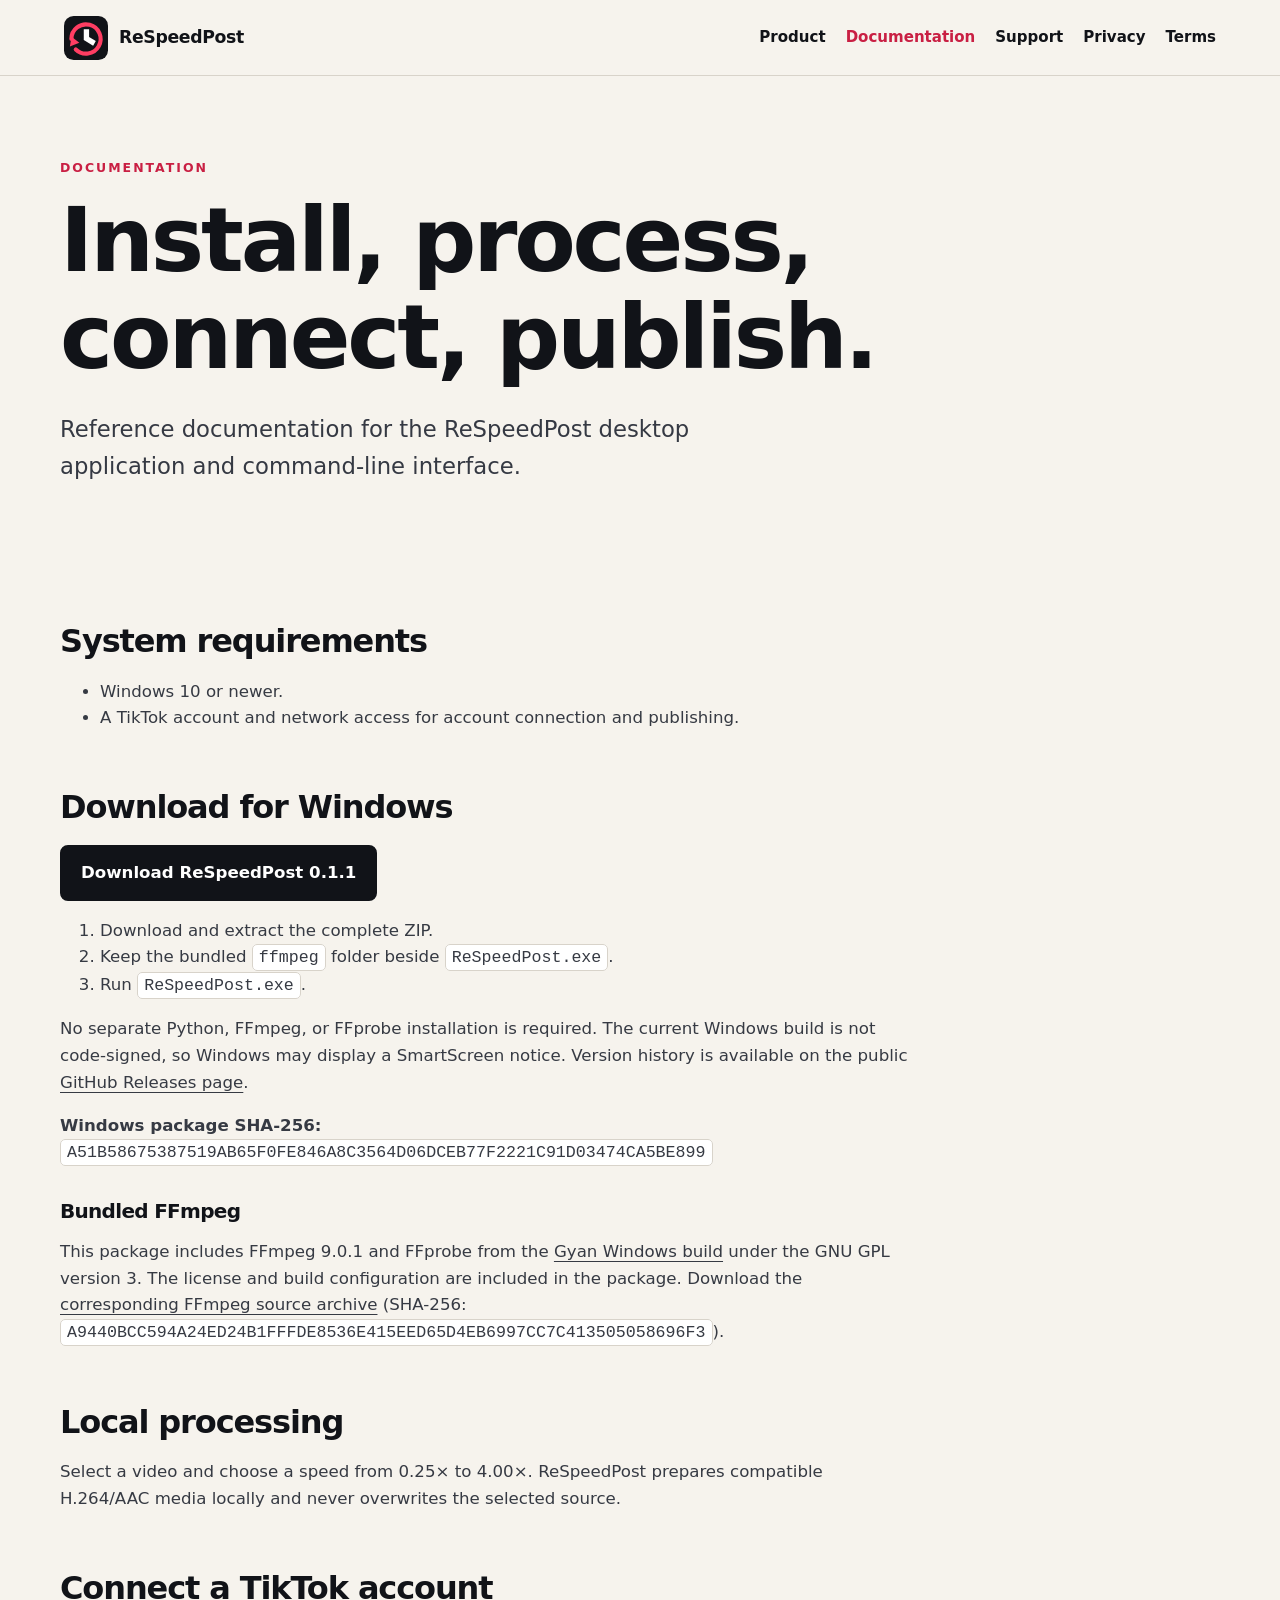
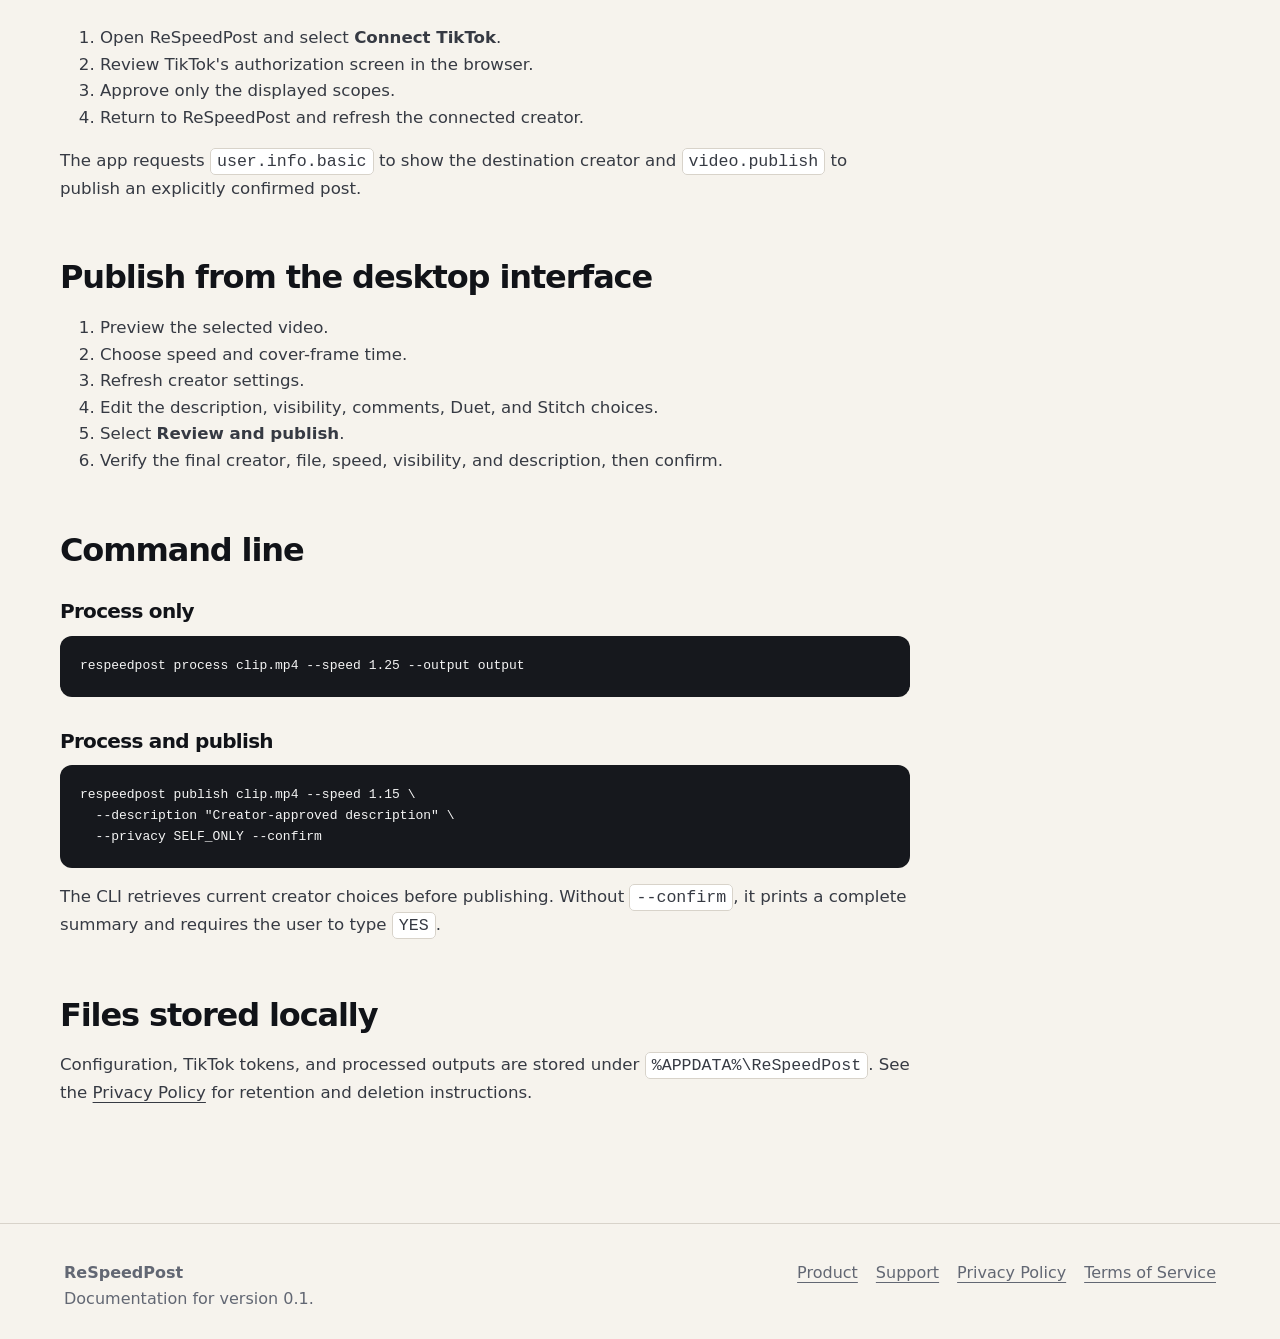
==== commit a4b7b6c9: "Publish self-contained Windows package" ====
--- a/docs.html
+++ b/docs.html
@@ -1,8 +1,8 @@
 <!doctype html><html lang="en"><head><meta charset="utf-8"><meta name="viewport" content="width=device-width, initial-scale=1"><meta name="description" content="ReSpeedPost installation, processing, TikTok connection, publishing, and CLI documentation."><title>Documentation — ReSpeedPost</title><link rel="icon" type="image/svg+xml" href="assets/respeedpost-icon.svg"><link rel="stylesheet" href="styles.css"></head>
 <body><header class="site-header"><a class="brand" href="index.html"><img src="assets/respeedpost-icon.svg" alt="ReSpeedPost icon" width="44" height="44"><span>ReSpeedPost</span></a><nav><a href="index.html">Product</a><a aria-current="page" href="docs.html">Documentation</a><a href="support.html">Support</a><a href="privacy.html">Privacy</a><a href="terms.html">Terms</a></nav></header>
 <main class="container"><header class="page-hero"><p class="eyebrow">Documentation</p><h1>Install, process, connect, publish.</h1><p class="lede">Reference documentation for the ReSpeedPost desktop application and command-line interface.</p></header><article class="prose">
-<h2>System requirements</h2><ul><li>Windows 10 or newer.</li><li>FFmpeg and FFprobe available on <code>PATH</code>.</li><li>Python 3.11 or newer only for source installations.</li><li>A TikTok account and network access for account connection and publishing.</li></ul>
-<h2>Download for Windows</h2><p><a class="button" href="https://github.com/ratagrande/re-speed-post/releases/download/v0.1.0/ReSpeedPost-0.1.0-windows-x64.zip">Download ReSpeedPost 0.1.0</a></p><ol><li>Download and extract the ZIP.</li><li>Install FFmpeg if <code>ffmpeg</code> and <code>ffprobe</code> are not already available on your system path.</li><li>Run <code>ReSpeedPost.exe</code>.</li></ol><p>The current Windows build is not code-signed, so Windows may display a SmartScreen notice. Version history is available on the public <a href="https://github.com/ratagrande/re-speed-post/releases/tag/v0.1.0">GitHub Releases page</a>.</p><p><strong>SHA-256:</strong> <code>64C3A644F769FC807ACBC139AB0D63BEAFBEDCDD9D6F0A2FB2B22E403C15F46B</code></p>
+<h2>System requirements</h2><ul><li>Windows 10 or newer.</li><li>A TikTok account and network access for account connection and publishing.</li></ul>
+<h2>Download for Windows</h2><p><a class="button" href="https://github.com/ratagrande/re-speed-post/releases/download/v0.1.1/ReSpeedPost-0.1.1-windows-x64.zip">Download ReSpeedPost 0.1.1</a></p><ol><li>Download and extract the complete ZIP.</li><li>Keep the bundled <code>ffmpeg</code> folder beside <code>ReSpeedPost.exe</code>.</li><li>Run <code>ReSpeedPost.exe</code>.</li></ol><p>No separate Python, FFmpeg, or FFprobe installation is required. The current Windows build is not code-signed, so Windows may display a SmartScreen notice. Version history is available on the public <a href="https://github.com/ratagrande/re-speed-post/releases/tag/v0.1.1">GitHub Releases page</a>.</p><p><strong>Windows package SHA-256:</strong> <code>A51B58675387519AB65F0FE846A8C3564D06DCEB77F2221C91D03474CA5BE899</code></p><h3>Bundled FFmpeg</h3><p>This package includes FFmpeg 9.0.1 and FFprobe from the <a href="https://www.gyan.dev/ffmpeg/builds/">Gyan Windows build</a> under the GNU GPL version 3. The license and build configuration are included in the package. Download the <a href="https://github.com/ratagrande/re-speed-post/releases/download/v0.1.1/ffmpeg-bf1b838f2a-source.zip">corresponding FFmpeg source archive</a> (SHA-256: <code>A9440BCC594A24ED24B1FFFDE8536E415EED65D4EB6997CC7C413505058696F3</code>).</p>
 <h2>Local processing</h2><p>Select a video and choose a speed from 0.25× to 4.00×. ReSpeedPost prepares compatible H.264/AAC media locally and never overwrites the selected source.</p>
 <h2>Connect a TikTok account</h2><ol><li>Open ReSpeedPost and select <strong>Connect TikTok</strong>.</li><li>Review TikTok's authorization screen in the browser.</li><li>Approve only the displayed scopes.</li><li>Return to ReSpeedPost and refresh the connected creator.</li></ol><p>The app requests <code>user.info.basic</code> to show the destination creator and <code>video.publish</code> to publish an explicitly confirmed post.</p>
 <h2>Publish from the desktop interface</h2><ol><li>Preview the selected video.</li><li>Choose speed and cover-frame time.</li><li>Refresh creator settings.</li><li>Edit the description, visibility, comments, Duet, and Stitch choices.</li><li>Select <strong>Review and publish</strong>.</li><li>Verify the final creator, file, speed, visibility, and description, then confirm.</li></ol>
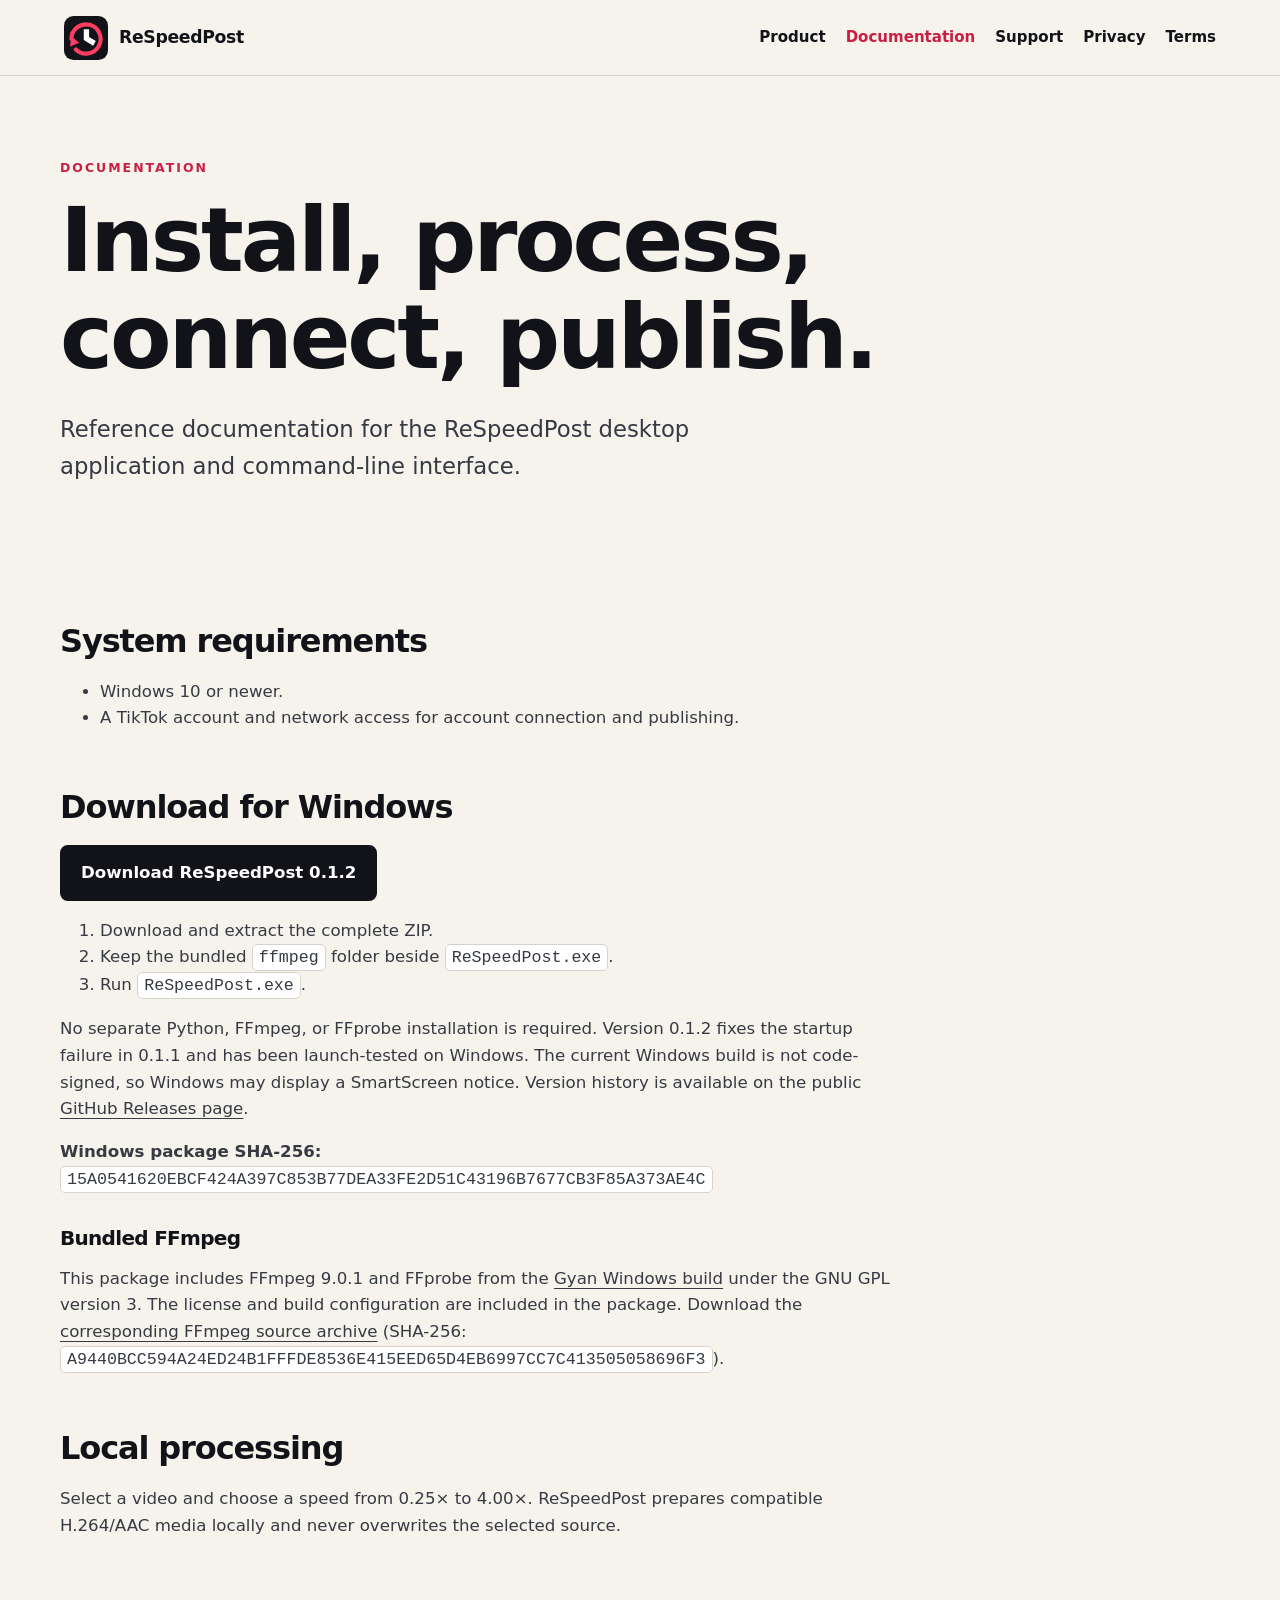
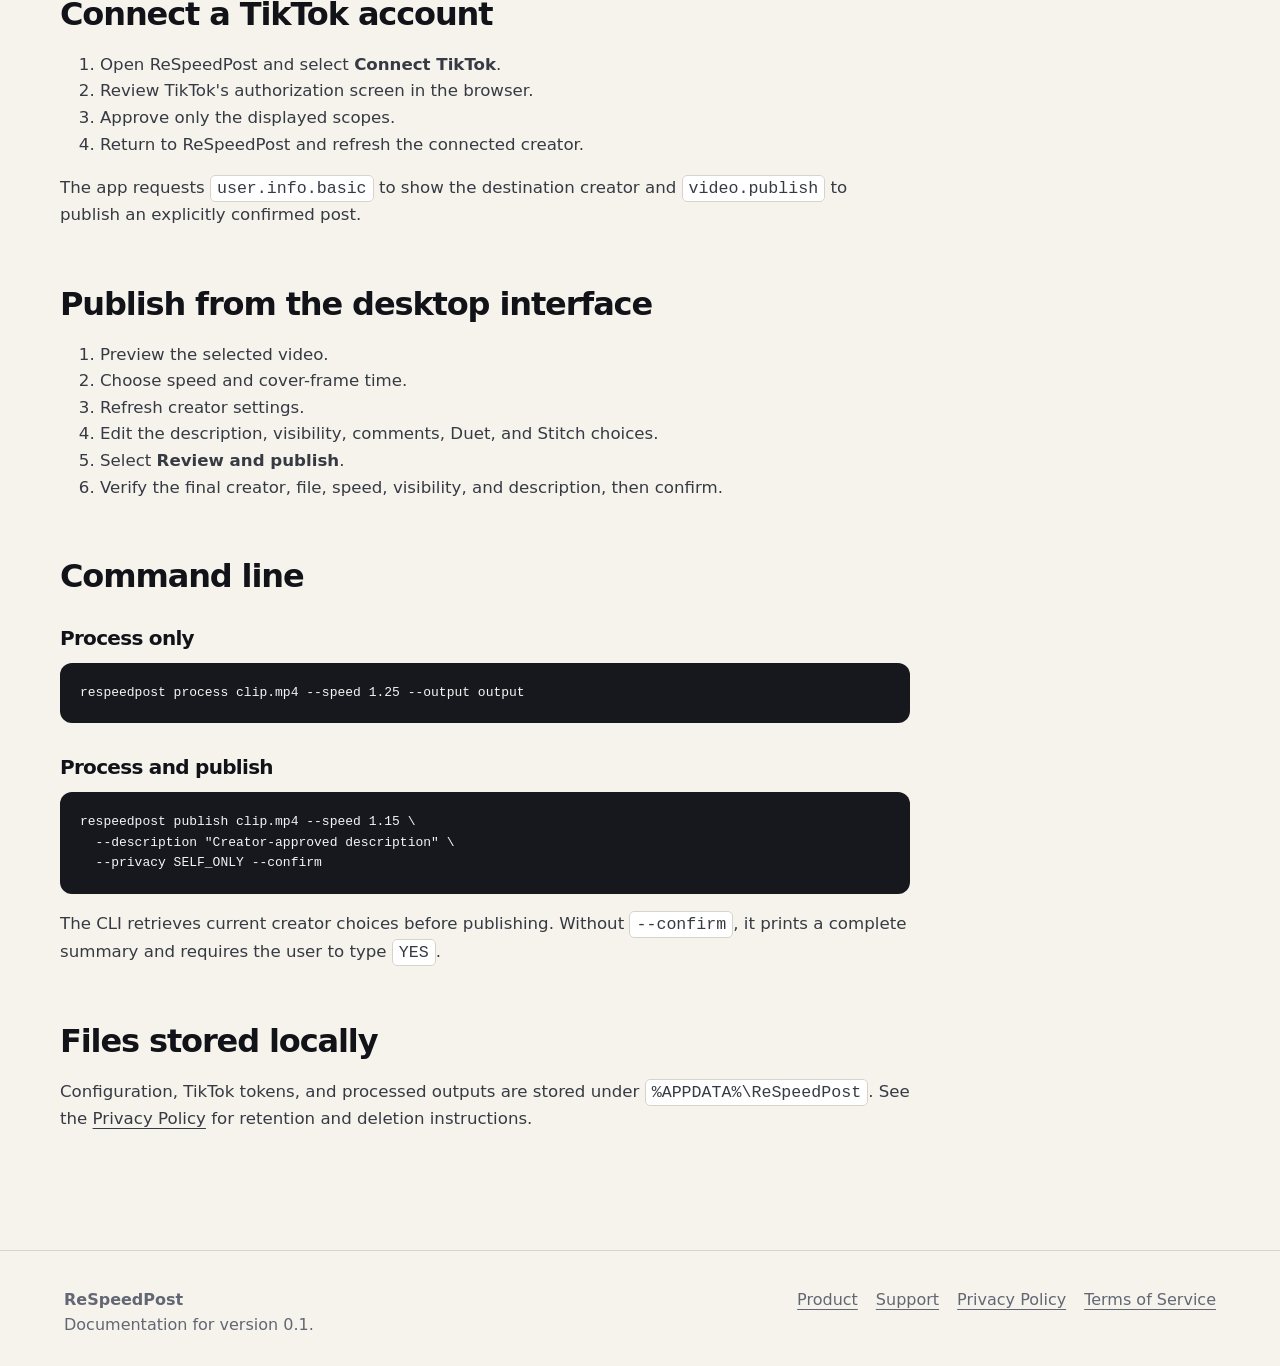
==== commit 144649e0: "Update Windows download to ReSpeedPost 0.1.2" ====
--- a/docs.html
+++ b/docs.html
@@ -2,7 +2,7 @@
 <body><header class="site-header"><a class="brand" href="index.html"><img src="assets/respeedpost-icon.svg" alt="ReSpeedPost icon" width="44" height="44"><span>ReSpeedPost</span></a><nav><a href="index.html">Product</a><a aria-current="page" href="docs.html">Documentation</a><a href="support.html">Support</a><a href="privacy.html">Privacy</a><a href="terms.html">Terms</a></nav></header>
 <main class="container"><header class="page-hero"><p class="eyebrow">Documentation</p><h1>Install, process, connect, publish.</h1><p class="lede">Reference documentation for the ReSpeedPost desktop application and command-line interface.</p></header><article class="prose">
 <h2>System requirements</h2><ul><li>Windows 10 or newer.</li><li>A TikTok account and network access for account connection and publishing.</li></ul>
-<h2>Download for Windows</h2><p><a class="button" href="https://github.com/ratagrande/re-speed-post/releases/download/v0.1.1/ReSpeedPost-0.1.1-windows-x64.zip">Download ReSpeedPost 0.1.1</a></p><ol><li>Download and extract the complete ZIP.</li><li>Keep the bundled <code>ffmpeg</code> folder beside <code>ReSpeedPost.exe</code>.</li><li>Run <code>ReSpeedPost.exe</code>.</li></ol><p>No separate Python, FFmpeg, or FFprobe installation is required. The current Windows build is not code-signed, so Windows may display a SmartScreen notice. Version history is available on the public <a href="https://github.com/ratagrande/re-speed-post/releases/tag/v0.1.1">GitHub Releases page</a>.</p><p><strong>Windows package SHA-256:</strong> <code>A51B58675387519AB65F0FE846A8C3564D06DCEB77F2221C91D03474CA5BE899</code></p><h3>Bundled FFmpeg</h3><p>This package includes FFmpeg 9.0.1 and FFprobe from the <a href="https://www.gyan.dev/ffmpeg/builds/">Gyan Windows build</a> under the GNU GPL version 3. The license and build configuration are included in the package. Download the <a href="https://github.com/ratagrande/re-speed-post/releases/download/v0.1.1/ffmpeg-bf1b838f2a-source.zip">corresponding FFmpeg source archive</a> (SHA-256: <code>A9440BCC594A24ED24B1FFFDE8536E415EED65D4EB6997CC7C413505058696F3</code>).</p>
+<h2>Download for Windows</h2><p><a class="button" href="https://github.com/ratagrande/re-speed-post/releases/download/v0.1.2/ReSpeedPost-0.1.2-windows-x64.zip">Download ReSpeedPost 0.1.2</a></p><ol><li>Download and extract the complete ZIP.</li><li>Keep the bundled <code>ffmpeg</code> folder beside <code>ReSpeedPost.exe</code>.</li><li>Run <code>ReSpeedPost.exe</code>.</li></ol><p>No separate Python, FFmpeg, or FFprobe installation is required. Version 0.1.2 fixes the startup failure in 0.1.1 and has been launch-tested on Windows. The current Windows build is not code-signed, so Windows may display a SmartScreen notice. Version history is available on the public <a href="https://github.com/ratagrande/re-speed-post/releases/tag/v0.1.2">GitHub Releases page</a>.</p><p><strong>Windows package SHA-256:</strong> <code>15A0541620EBCF424A397C853B77DEA33FE2D51C43196B7677CB3F85A373AE4C</code></p><h3>Bundled FFmpeg</h3><p>This package includes FFmpeg 9.0.1 and FFprobe from the <a href="https://www.gyan.dev/ffmpeg/builds/">Gyan Windows build</a> under the GNU GPL version 3. The license and build configuration are included in the package. Download the <a href="https://github.com/ratagrande/re-speed-post/releases/download/v0.1.1/ffmpeg-bf1b838f2a-source.zip">corresponding FFmpeg source archive</a> (SHA-256: <code>A9440BCC594A24ED24B1FFFDE8536E415EED65D4EB6997CC7C413505058696F3</code>).</p>
 <h2>Local processing</h2><p>Select a video and choose a speed from 0.25× to 4.00×. ReSpeedPost prepares compatible H.264/AAC media locally and never overwrites the selected source.</p>
 <h2>Connect a TikTok account</h2><ol><li>Open ReSpeedPost and select <strong>Connect TikTok</strong>.</li><li>Review TikTok's authorization screen in the browser.</li><li>Approve only the displayed scopes.</li><li>Return to ReSpeedPost and refresh the connected creator.</li></ol><p>The app requests <code>user.info.basic</code> to show the destination creator and <code>video.publish</code> to publish an explicitly confirmed post.</p>
 <h2>Publish from the desktop interface</h2><ol><li>Preview the selected video.</li><li>Choose speed and cover-frame time.</li><li>Refresh creator settings.</li><li>Edit the description, visibility, comments, Duet, and Stitch choices.</li><li>Select <strong>Review and publish</strong>.</li><li>Verify the final creator, file, speed, visibility, and description, then confirm.</li></ol>
--- a/styles.css
+++ b/styles.css
@@ -20,6 +20,50 @@
 .site-header nav a { text-decoration: none; }
 .site-header nav a:hover, .site-header nav a[aria-current="page"] { color: var(--accent-dark); }
 .container { width: min(1160px, calc(100% - 40px)); margin: 0 auto; }
+.tool-shell { padding: 56px 0 70px; border-bottom: 1px solid var(--line); background: linear-gradient(180deg, #f6f3ed 0%, #eee9df 100%); }
+.tool-heading { display: grid; grid-template-columns: 1fr auto; align-items: end; gap: 32px; margin-bottom: 34px; }
+.tool-heading h1 { max-width: 900px; font-size: clamp(2.7rem, 6vw, 5.7rem); }
+.tool-heading .lede { margin-bottom: 0; }
+.release-badge { min-width: 180px; padding: 18px 20px; border: 1px solid var(--line); border-radius: 16px; background: var(--surface); }
+.release-badge span, .release-badge small { display: block; color: var(--muted); }
+.release-badge strong { display: block; margin: 4px 0; font-size: 1.6rem; }
+.video-workspace { display: grid; grid-template-columns: minmax(0, 1.65fr) minmax(290px, .75fr); overflow: hidden; border: 1px solid #cbc5ba; border-radius: 24px; background: var(--surface); box-shadow: 0 24px 70px rgba(52,43,30,.12); }
+.preview-panel { display: grid; min-height: 520px; place-items: center; background: #15171c; }
+.preview-panel video { width: 100%; max-height: 620px; background: #000; }
+.empty-preview { max-width: 430px; padding: 40px; color: #fff; text-align: center; }
+.empty-preview img { width: 72px; height: 72px; }
+.empty-preview h2 { margin: 22px 0 8px; font-size: 2rem; }
+.empty-preview p { margin: 0; color: #b8bdc8; }
+.tool-controls { padding: 28px; border-left: 1px solid var(--line); }
+.file-button { display: block; padding: 14px 18px; border: 2px solid var(--ink); border-radius: 9px; color: #fff; background: var(--ink); font-weight: 850; text-align: center; cursor: pointer; }
+.file-button:hover { background: #2a2d34; }
+.control-group { margin: 28px 0; }
+.control-label { display: flex; justify-content: space-between; gap: 16px; margin-bottom: 10px; font-weight: 800; }
+.control-label output { color: var(--accent-dark); font-variant-numeric: tabular-nums; }
+.control-group input[type="range"] { width: 100%; accent-color: var(--accent); }
+.range-labels { display: flex; justify-content: space-between; color: var(--muted); font-size: .75rem; }
+.video-facts { margin: 0 0 24px; border-top: 1px solid var(--line); }
+.video-facts div { display: grid; grid-template-columns: 1fr 1.25fr; gap: 12px; padding: 11px 0; border-bottom: 1px solid var(--line); }
+.video-facts dt { color: var(--muted); }
+.video-facts dd { overflow-wrap: anywhere; margin: 0; font-weight: 750; text-align: right; }
+.full-width { width: 100%; cursor: pointer; }
+.full-width:disabled { cursor: not-allowed; opacity: .45; transform: none; }
+.tool-status { min-height: 44px; margin: 14px 0 0; color: var(--muted); font-size: .86rem; }
+.download-section { background: var(--surface); }
+.download-layout { display: grid; grid-template-columns: 1fr .9fr; align-items: center; gap: clamp(40px, 7vw, 90px); }
+.download-layout > div > p:not(.eyebrow) { color: var(--muted); font-size: 1.08rem; }
+.microcopy { font-size: .82rem !important; }
+.app-shot { margin: 0; padding: 20px; border: 1px solid var(--line); border-radius: 22px; background: var(--paper); }
+.app-shot img { display: block; border: 1px solid #c6c2bb; border-radius: 10px; }
+.app-shot figcaption { margin-top: 12px; color: var(--muted); font-size: .84rem; }
+.product-record { display: grid; gap: 34px; }
+.record-grid { display: grid; grid-template-columns: repeat(4, 1fr); gap: 14px; }
+.record-grid article { padding: 24px; border: 1px solid var(--line); border-radius: 16px; background: var(--surface); }
+.record-grid strong, .record-grid span { display: block; }
+.record-grid strong { margin-bottom: 6px; font-size: 1.7rem; }
+.record-grid span { color: var(--muted); }
+.release-notes { padding: 28px; border-left: 5px solid var(--accent); background: var(--surface); }
+.release-notes li { margin: 7px 0; color: var(--muted); }
 .hero { display: grid; grid-template-columns: 1.03fr .97fr; align-items: center; gap: clamp(38px, 6vw, 86px); padding: clamp(72px, 9vw, 128px) 0 84px; }
 .eyebrow { margin: 0 0 14px; color: var(--accent-dark); font-size: .78rem; font-weight: 850; letter-spacing: .16em; text-transform: uppercase; }
 h1, h2, h3 { line-height: 1.08; letter-spacing: -.035em; }
@@ -70,6 +114,11 @@
   .site-header { position: static; align-items: flex-start; }
   .site-header nav { gap: 12px; }
   .hero { grid-template-columns: 1fr; }
+  .tool-heading, .download-layout { grid-template-columns: 1fr; }
+  .video-workspace { grid-template-columns: 1fr; }
+  .preview-panel { min-height: 380px; }
+  .tool-controls { border-top: 1px solid var(--line); border-left: 0; }
+  .record-grid { grid-template-columns: repeat(2, 1fr); }
   .grid { grid-template-columns: 1fr; }
   .callout { grid-template-columns: 1fr; }
   .site-footer { grid-template-columns: 1fr; }
@@ -79,5 +128,8 @@
   .site-header { display: block; }
   .site-header nav { justify-content: flex-start; margin-top: 14px; }
   .hero-visual { padding: 14px; box-shadow: 9px 9px 0 var(--yellow); }
+  .tool-shell { padding-top: 38px; }
+  .preview-panel { min-height: 300px; }
+  .tool-controls { padding: 20px; }
+  .record-grid { grid-template-columns: 1fr; }
 }
-
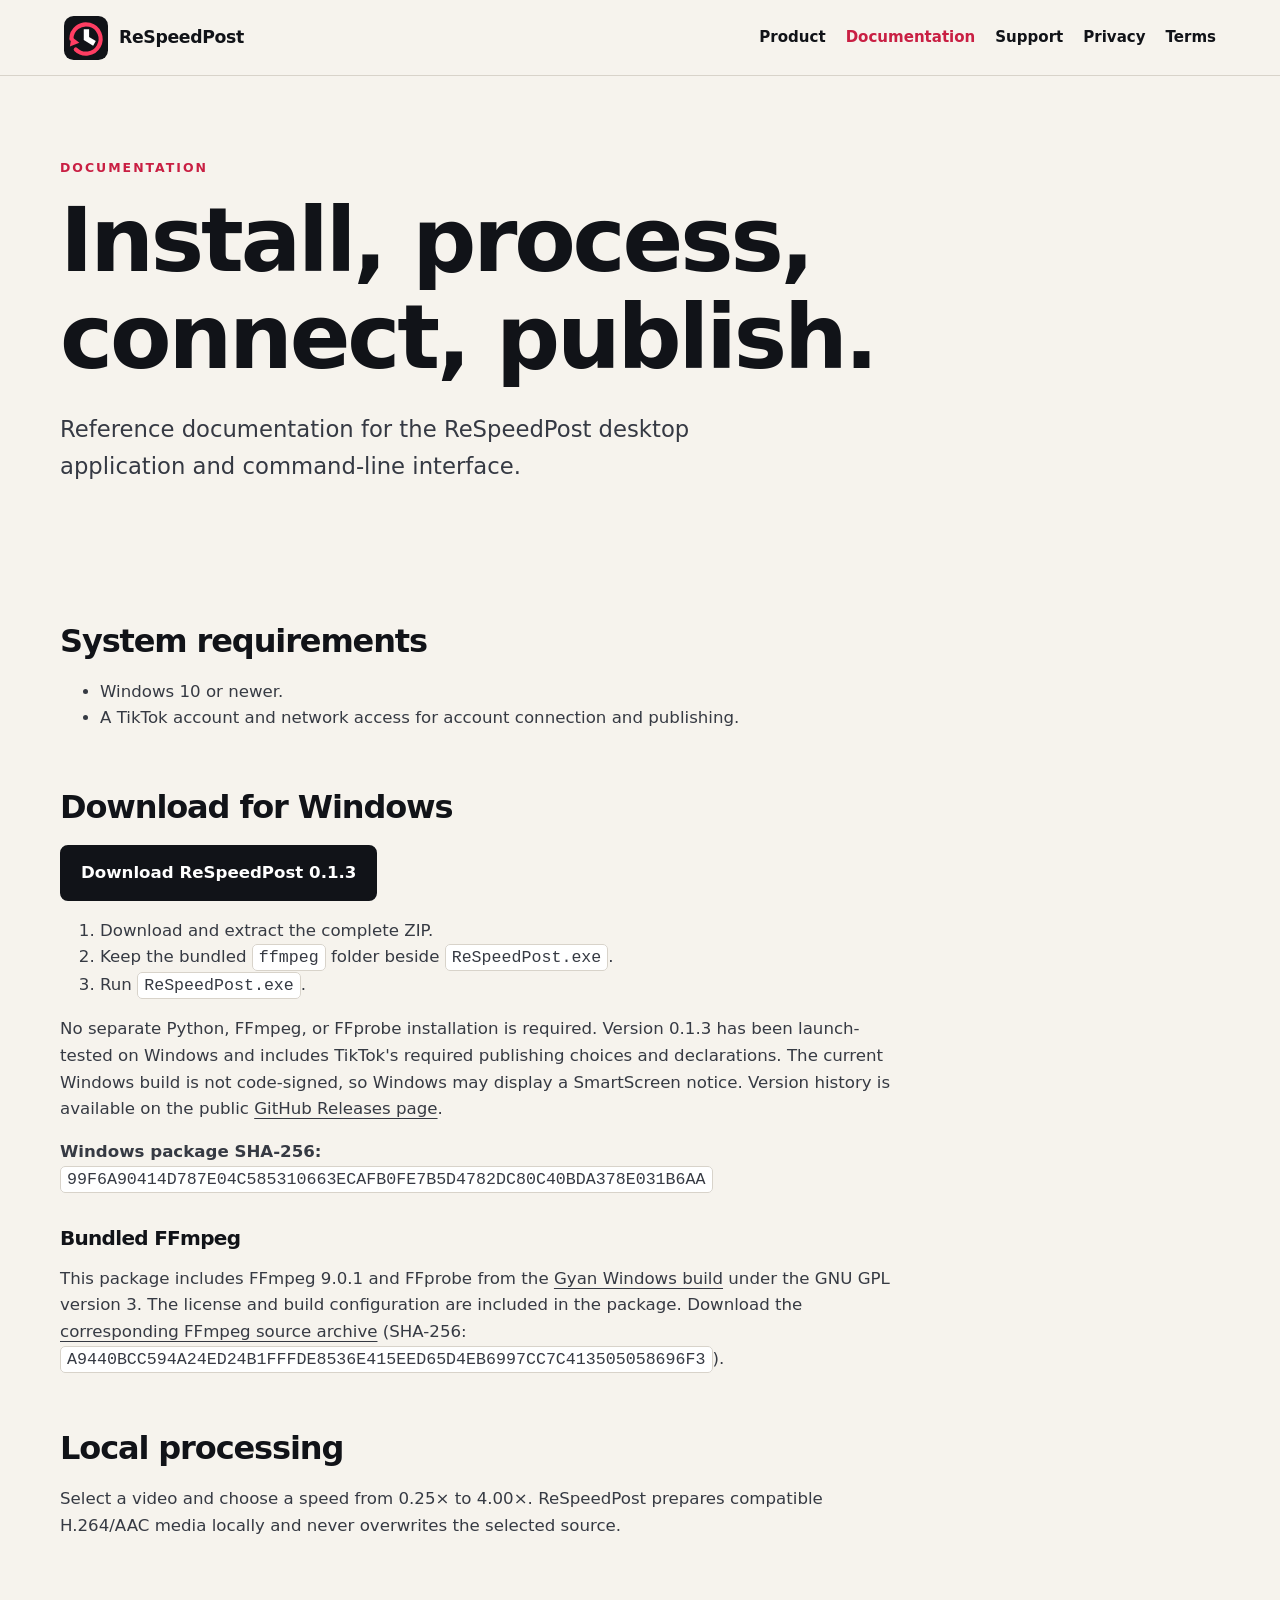
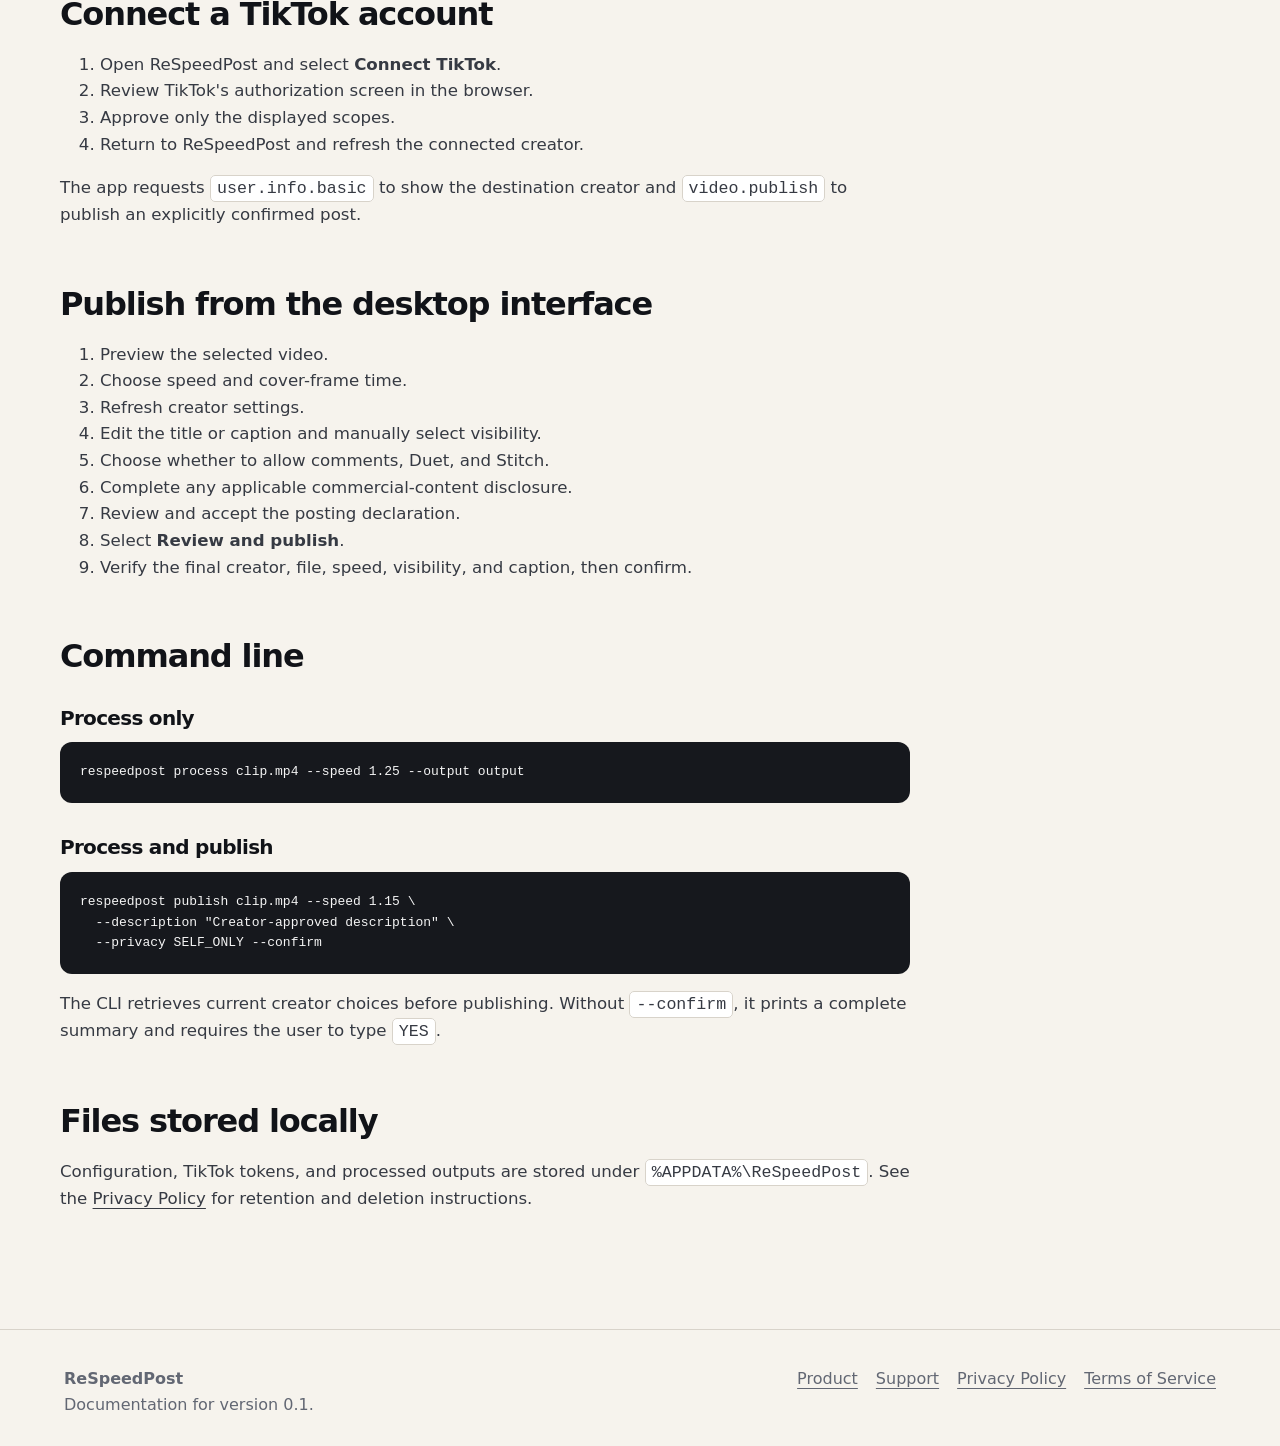
==== commit 4265a66b: "Publish ReSpeedPost 0.1.3 download" ====
--- a/docs.html
+++ b/docs.html
@@ -2,10 +2,10 @@
 <body><header class="site-header"><a class="brand" href="index.html"><img src="assets/respeedpost-icon.svg" alt="ReSpeedPost icon" width="44" height="44"><span>ReSpeedPost</span></a><nav><a href="index.html">Product</a><a aria-current="page" href="docs.html">Documentation</a><a href="support.html">Support</a><a href="privacy.html">Privacy</a><a href="terms.html">Terms</a></nav></header>
 <main class="container"><header class="page-hero"><p class="eyebrow">Documentation</p><h1>Install, process, connect, publish.</h1><p class="lede">Reference documentation for the ReSpeedPost desktop application and command-line interface.</p></header><article class="prose">
 <h2>System requirements</h2><ul><li>Windows 10 or newer.</li><li>A TikTok account and network access for account connection and publishing.</li></ul>
-<h2>Download for Windows</h2><p><a class="button" href="https://github.com/ratagrande/re-speed-post/releases/download/v0.1.2/ReSpeedPost-0.1.2-windows-x64.zip">Download ReSpeedPost 0.1.2</a></p><ol><li>Download and extract the complete ZIP.</li><li>Keep the bundled <code>ffmpeg</code> folder beside <code>ReSpeedPost.exe</code>.</li><li>Run <code>ReSpeedPost.exe</code>.</li></ol><p>No separate Python, FFmpeg, or FFprobe installation is required. Version 0.1.2 fixes the startup failure in 0.1.1 and has been launch-tested on Windows. The current Windows build is not code-signed, so Windows may display a SmartScreen notice. Version history is available on the public <a href="https://github.com/ratagrande/re-speed-post/releases/tag/v0.1.2">GitHub Releases page</a>.</p><p><strong>Windows package SHA-256:</strong> <code>15A0541620EBCF424A397C853B77DEA33FE2D51C43196B7677CB3F85A373AE4C</code></p><h3>Bundled FFmpeg</h3><p>This package includes FFmpeg 9.0.1 and FFprobe from the <a href="https://www.gyan.dev/ffmpeg/builds/">Gyan Windows build</a> under the GNU GPL version 3. The license and build configuration are included in the package. Download the <a href="https://github.com/ratagrande/re-speed-post/releases/download/v0.1.1/ffmpeg-bf1b838f2a-source.zip">corresponding FFmpeg source archive</a> (SHA-256: <code>A9440BCC594A24ED24B1FFFDE8536E415EED65D4EB6997CC7C413505058696F3</code>).</p>
+<h2>Download for Windows</h2><p><a class="button" href="https://github.com/ratagrande/re-speed-post/releases/download/v0.1.3/ReSpeedPost-0.1.3-windows-x64.zip">Download ReSpeedPost 0.1.3</a></p><ol><li>Download and extract the complete ZIP.</li><li>Keep the bundled <code>ffmpeg</code> folder beside <code>ReSpeedPost.exe</code>.</li><li>Run <code>ReSpeedPost.exe</code>.</li></ol><p>No separate Python, FFmpeg, or FFprobe installation is required. Version 0.1.3 has been launch-tested on Windows and includes TikTok's required publishing choices and declarations. The current Windows build is not code-signed, so Windows may display a SmartScreen notice. Version history is available on the public <a href="https://github.com/ratagrande/re-speed-post/releases/tag/v0.1.3">GitHub Releases page</a>.</p><p><strong>Windows package SHA-256:</strong> <code>99F6A90414D787E04C585310663ECAFB0FE7B5D4782DC80C40BDA378E031B6AA</code></p><h3>Bundled FFmpeg</h3><p>This package includes FFmpeg 9.0.1 and FFprobe from the <a href="https://www.gyan.dev/ffmpeg/builds/">Gyan Windows build</a> under the GNU GPL version 3. The license and build configuration are included in the package. Download the <a href="https://github.com/ratagrande/re-speed-post/releases/download/v0.1.1/ffmpeg-bf1b838f2a-source.zip">corresponding FFmpeg source archive</a> (SHA-256: <code>A9440BCC594A24ED24B1FFFDE8536E415EED65D4EB6997CC7C413505058696F3</code>).</p>
 <h2>Local processing</h2><p>Select a video and choose a speed from 0.25× to 4.00×. ReSpeedPost prepares compatible H.264/AAC media locally and never overwrites the selected source.</p>
 <h2>Connect a TikTok account</h2><ol><li>Open ReSpeedPost and select <strong>Connect TikTok</strong>.</li><li>Review TikTok's authorization screen in the browser.</li><li>Approve only the displayed scopes.</li><li>Return to ReSpeedPost and refresh the connected creator.</li></ol><p>The app requests <code>user.info.basic</code> to show the destination creator and <code>video.publish</code> to publish an explicitly confirmed post.</p>
-<h2>Publish from the desktop interface</h2><ol><li>Preview the selected video.</li><li>Choose speed and cover-frame time.</li><li>Refresh creator settings.</li><li>Edit the description, visibility, comments, Duet, and Stitch choices.</li><li>Select <strong>Review and publish</strong>.</li><li>Verify the final creator, file, speed, visibility, and description, then confirm.</li></ol>
+<h2>Publish from the desktop interface</h2><ol><li>Preview the selected video.</li><li>Choose speed and cover-frame time.</li><li>Refresh creator settings.</li><li>Edit the title or caption and manually select visibility.</li><li>Choose whether to allow comments, Duet, and Stitch.</li><li>Complete any applicable commercial-content disclosure.</li><li>Review and accept the posting declaration.</li><li>Select <strong>Review and publish</strong>.</li><li>Verify the final creator, file, speed, visibility, and caption, then confirm.</li></ol>
 <h2>Command line</h2><h3>Process only</h3><pre><code>respeedpost process clip.mp4 --speed 1.25 --output output</code></pre><h3>Process and publish</h3><pre><code>respeedpost publish clip.mp4 --speed 1.15 \
   --description "Creator-approved description" \
   --privacy SELF_ONLY --confirm</code></pre><p>The CLI retrieves current creator choices before publishing. Without <code>--confirm</code>, it prints a complete summary and requires the user to type <code>YES</code>.</p>
